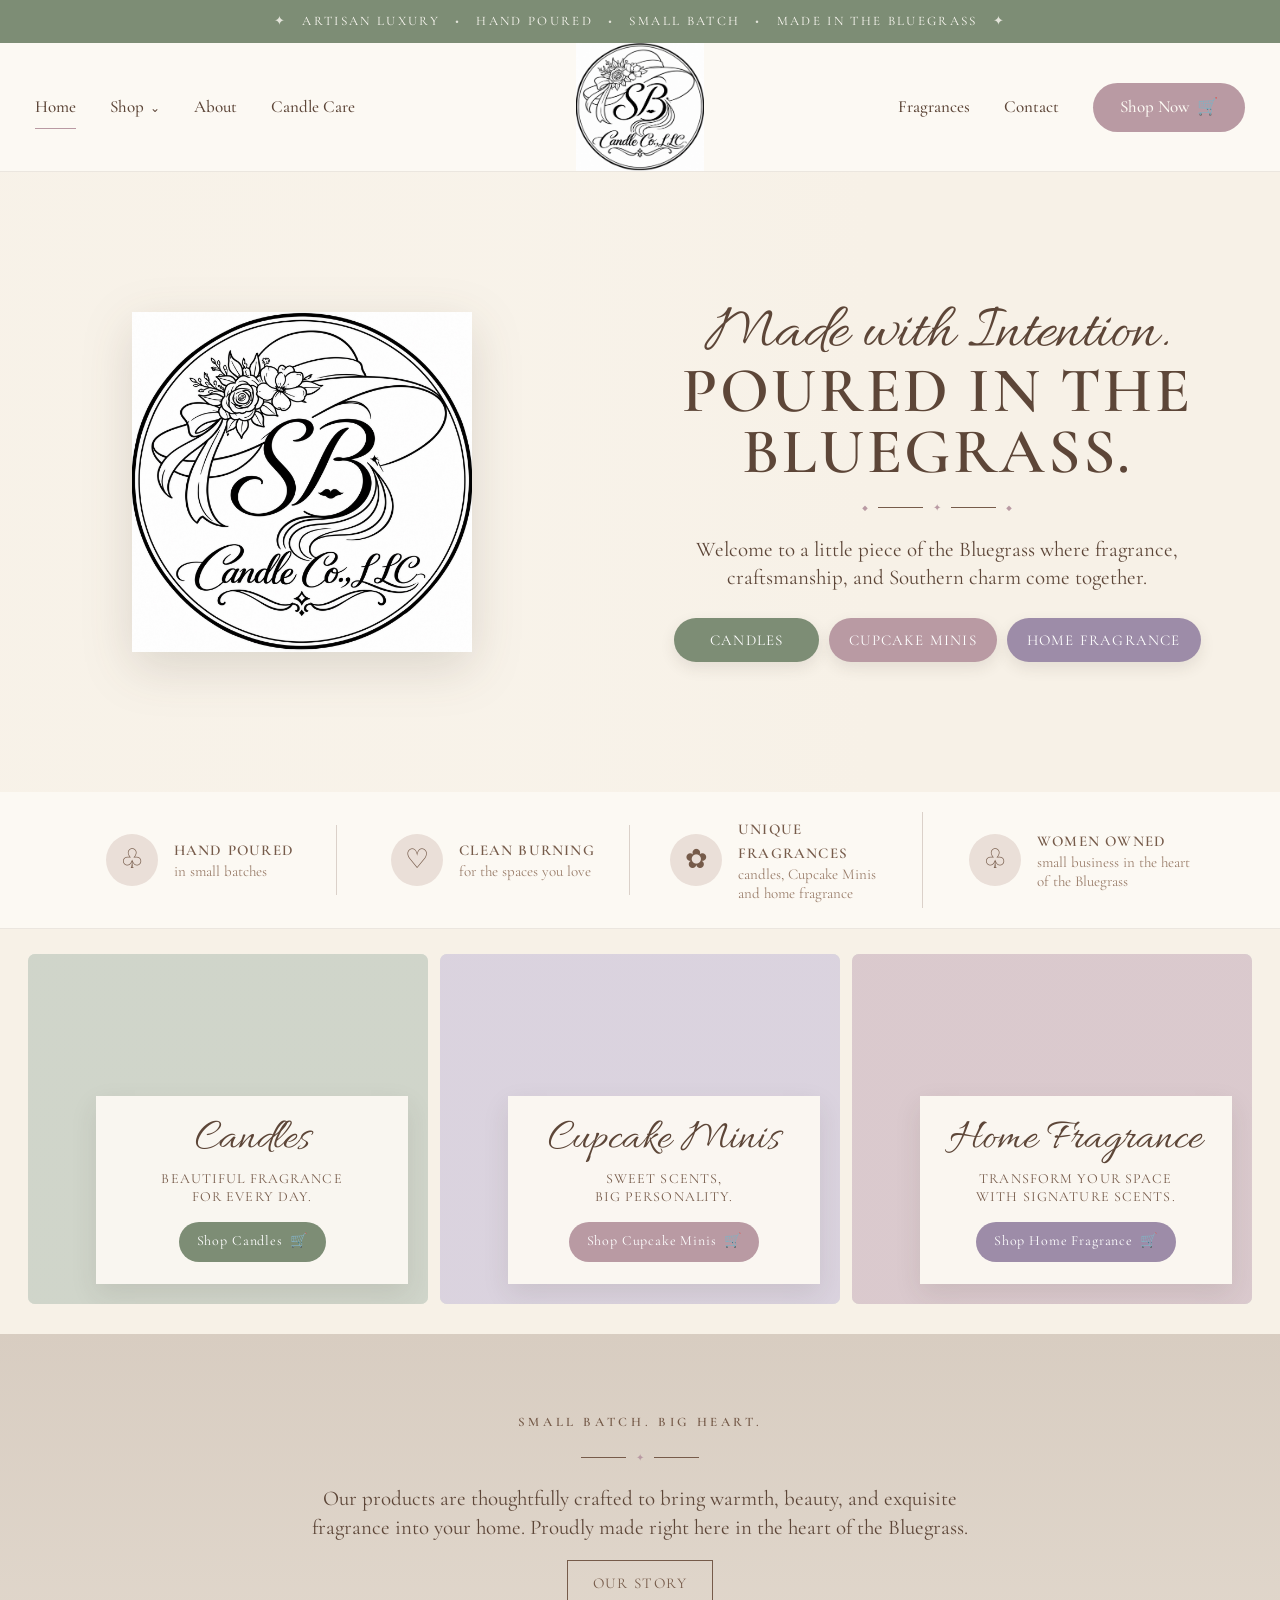
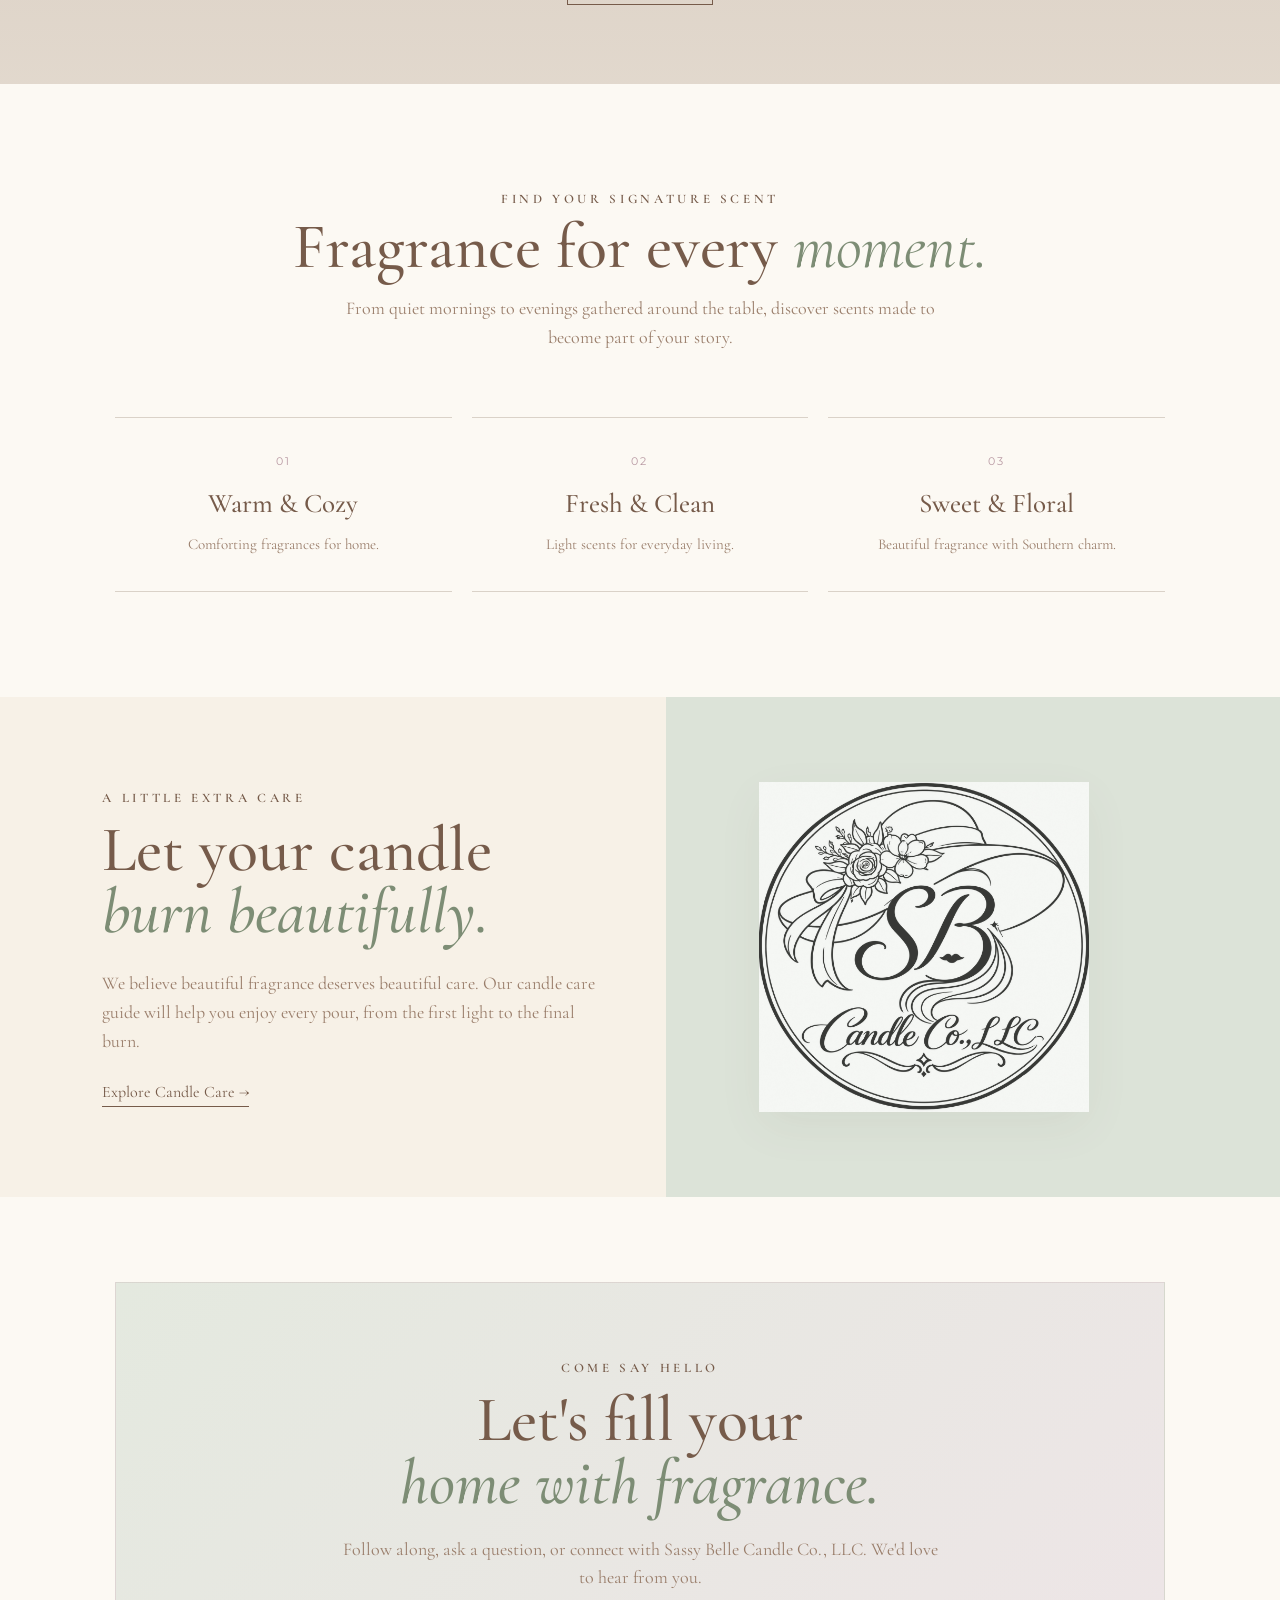
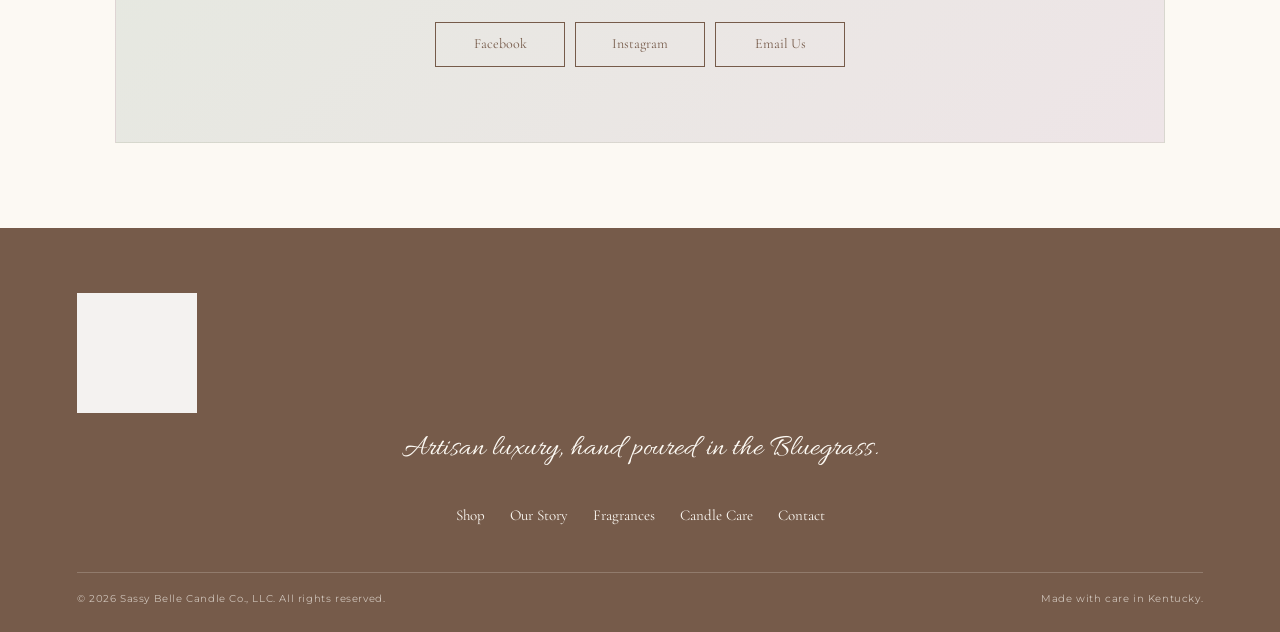
==== index.html @ f4f2e2cc "Update index.html" ====
<!DOCTYPE html>
<html lang="en">
<head>

  <meta charset="UTF-8">

  <meta
    name="viewport"
    content="width=device-width, initial-scale=1.0"
  >

  <meta
    name="description"
    content="Sassy Belle Candle Co., LLC creates artisan luxury candles, Cupcake Minis, wax melts, and home fragrances, hand poured in small batches in the heart of the Bluegrass."
  >

  <meta
    name="theme-color"
    content="#a8b5a0"
  >

  <title>
    Sassy Belle Candle Co., LLC | Poured in the Bluegrass
  </title>

  <link
    rel="preconnect"
    href="https://fonts.googleapis.com"
  >

  <link
    rel="preconnect"
    href="https://fonts.gstatic.com"
    crossorigin
  >

  <link
    href="https://fonts.googleapis.com/css2?family=Allura&family=Cormorant+Garamond:wght@400;500;600;700&family=Montserrat:wght@400;500;600&display=swap"
    rel="stylesheet"
  >

  <link
    rel="stylesheet"
    href="styles.css"
  >

</head>


<body>


  <!-- =========================================
       TOP ANNOUNCEMENT
  ========================================== -->

  <div class="announcement-bar">

    <span>✦</span>

    ARTISAN LUXURY

    <span>•</span>

    HAND POURED

    <span>•</span>

    SMALL BATCH

    <span>•</span>

    MADE IN THE BLUEGRASS

    <span>✦</span>

  </div>



  <!-- =========================================
       NAVIGATION
  ========================================== -->

  <header class="site-header">

    <nav class="navbar">


      <button
        class="mobile-menu"
        aria-label="Open menu"
        aria-expanded="false"
      >

        <span></span>
        <span></span>
        <span></span>

      </button>



      <div class="nav-left">

        <a
          href="index.html"
          class="active"
        >
          Home
        </a>


        <a href="#shop">
          Shop <small>⌄</small>
        </a>


        <a href="#about">
          About
        </a>


        <a href="#care">
          Candle Care
        </a>

      </div>



      <!-- CENTER LOGO -->

      <a
        href="index.html"
        class="main-logo"
        aria-label="Sassy Belle Candle Co., LLC Home"
      >

        <img
          src="assets/6EBD7E61-D381-4170-96AF-A1E60A6B6A3A.jpeg"
          alt="Sassy Belle Candle Co., LLC"
        >

      </a>



      <div class="nav-right">

        <a href="#fragrances">
          Fragrances
        </a>


        <a href="#contact">
          Contact
        </a>


        <a
          href="#shop"
          class="shop-button"
        >

          Shop Now

          <span>🛒</span>

        </a>

      </div>

    </nav>

  </header>



  <main>


    <!-- =========================================
         HERO
    ========================================== -->

    <section class="hero">

      <div class="hero-photo"></div>

      <div class="hero-overlay"></div>


      <div class="hero-content">


        <div class="hero-logo">

          <img
            src="assets/6EBD7E61-D381-4170-96AF-A1E60A6B6A3A.jpeg"
            alt="Sassy Belle Candle Co., LLC logo"
          >

        </div>



        <div class="hero-copy">


          <p class="script-heading">
            Made with Intention.
          </p>


          <h1>
            Poured in the Bluegrass.
          </h1>



          <div class="little-divider">

            <span>◆</span>

            <i></i>

            <span>✦</span>

            <i></i>

            <span>◆</span>

          </div>



          <p>
            Welcome to a little piece of the Bluegrass where
            fragrance, craftsmanship, and Southern charm
            come together.
          </p>



          <div class="hero-buttons">


            <a
              href="#candles"
              class="category-button sage"
            >
              Candles
            </a>


            <a
              href="#cupcake-minis"
              class="category-button mauve"
            >
              Cupcake Minis
            </a>


            <a
              href="#fragrances"
              class="category-button lavender"
            >
              Home Fragrance
            </a>


          </div>

        </div>

      </div>

    </section>



    <!-- =========================================
         BRAND PROMISES
    ========================================== -->

    <section class="promises">


      <div class="promise">

        <div class="promise-icon">
          ♧
        </div>

        <div>

          <strong>
            HAND POURED
          </strong>

          <span>
            in small batches
          </span>

        </div>

      </div>



      <div class="promise">

        <div class="promise-icon">
          ♡
        </div>

        <div>

          <strong>
            CLEAN BURNING
          </strong>

          <span>
            for the spaces you love
          </span>

        </div>

      </div>



      <div class="promise">

        <div class="promise-icon">
          ✿
        </div>

        <div>

          <strong>
            UNIQUE FRAGRANCES
          </strong>

          <span>
            candles, Cupcake Minis
            <br>
            and home fragrance
          </span>

        </div>

      </div>



      <div class="promise">

        <div class="promise-icon">
          ♧
        </div>

        <div>

          <strong>
            WOMEN OWNED
          </strong>

          <span>
            small business in the heart
            <br>
            of the Bluegrass
          </span>

        </div>

      </div>


    </section>



    <!-- =========================================
         SHOP CATEGORIES
    ========================================== -->

    <section
      class="shop-categories"
      id="shop"
    >


      <!-- CANDLES -->

      <a
        href="#candles"
        class="category-card candles-card"
        id="candles"
      >

        <div class="category-image candle-image"></div>


        <div class="category-content">

          <span class="category-script">
            Candles
          </span>


          <p>
            BEAUTIFUL FRAGRANCE
            <br>
            FOR EVERY DAY.
          </p>


          <span class="category-shop-button">

            Shop Candles

            <b>🛒</b>

          </span>

        </div>

      </a>



      <!-- CUPCAKE MINIS -->

      <a
        href="#cupcake-minis"
        class="category-card minis-card"
        id="cupcake-minis"
      >

        <div class="category-image minis-image"></div>


        <div class="category-content">

          <span class="category-script">
            Cupcake Minis
          </span>


          <p>
            SWEET SCENTS,
            <br>
            BIG PERSONALITY.
          </p>


          <span class="category-shop-button">

            Shop Cupcake Minis

            <b>🛒</b>

          </span>

        </div>

      </a>



      <!-- HOME FRAGRANCE -->

      <a
        href="#fragrances"
        class="category-card fragrance-card"
        id="fragrances"
      >

        <div class="category-image fragrance-image"></div>


        <div class="category-content">

          <span class="category-script">
            Home Fragrance
          </span>


          <p>
            TRANSFORM YOUR SPACE
            <br>
            WITH SIGNATURE SCENTS.
          </p>


          <span class="category-shop-button">

            Shop Home Fragrance

            <b>🛒</b>

          </span>

        </div>

      </a>


    </section>



    <!-- =========================================
         BLUEGRASS STORY
    ========================================== -->

    <section
      class="bluegrass-story"
      id="about"
    >

      <div class="bluegrass-background"></div>


      <div class="bluegrass-content">

        <p class="section-kicker">
          SMALL BATCH. BIG HEART.
        </p>


        <div class="little-divider">

          <i></i>

          <span>✦</span>

          <i></i>

        </div>


        <p>
          Our products are thoughtfully crafted to bring
          warmth, beauty, and exquisite fragrance into your
          home. Proudly made right here in the heart of
          the Bluegrass.
        </p>


        <a
          href="#contact"
          class="outline-button"
        >
          Our Story
        </a>

      </div>

    </section>



    <!-- =========================================
         FRAGRANCE SECTION
    ========================================== -->

    <section
      class="fragrance-section"
      id="fragrances"
    >


      <div class="section-heading">

        <p class="section-kicker">
          FIND YOUR SIGNATURE SCENT
        </p>


        <h2>

          Fragrance for every

          <em>
            moment.
          </em>

        </h2>


        <p>
          From quiet mornings to evenings gathered around
          the table, discover scents made to become part
          of your story.
        </p>

      </div>



      <div class="fragrance-notes">


        <div>

          <span>
            01
          </span>

          <strong>
            Warm &amp; Cozy
          </strong>

          <p>
            Comforting fragrances for home.
          </p>

        </div>



        <div>

          <span>
            02
          </span>

          <strong>
            Fresh &amp; Clean
          </strong>

          <p>
            Light scents for everyday living.
          </p>

        </div>



        <div>

          <span>
            03
          </span>

          <strong>
            Sweet &amp; Floral
          </strong>

          <p>
            Beautiful fragrance with Southern charm.
          </p>

        </div>


      </div>

    </section>



    <!-- =========================================
         CANDLE CARE
    ========================================== -->

    <section
      class="candle-care"
      id="care"
    >


      <div class="care-content">

        <p class="section-kicker">
          A LITTLE EXTRA CARE
        </p>


        <h2>

          Let your candle

          <em>
            burn beautifully.
          </em>

        </h2>


        <p>
          We believe beautiful fragrance deserves beautiful
          care. Our candle care guide will help you enjoy
          every pour, from the first light to the final burn.
        </p>


        <a
          href="#contact"
          class="text-link"
        >
          Explore Candle Care →
        </a>

      </div>



      <div class="care-mark">

        <img
          src="assets/6EBD7E61-D381-4170-96AF-A1E60A6B6A3A.jpeg"
          alt=""
        >

      </div>


    </section>



    <!-- =========================================
         CONTACT
    ========================================== -->

    <section
      class="contact-section"
      id="contact"
    >

      <div class="contact-card">

        <p class="section-kicker">
          COME SAY HELLO
        </p>


        <h2>

          Let's fill your

          <em>
            home with fragrance.
          </em>

        </h2>


        <p>
          Follow along, ask a question, or connect with
          Sassy Belle Candle Co., LLC. We'd love to hear
          from you.
        </p>


        <div class="contact-buttons">

          <!-- Replace these links with the company's actual links -->

          <a href="#">
            Facebook
          </a>


          <a href="#">
            Instagram
          </a>


          <a href="mailto:hello@example.com">
            Email Us
          </a>

        </div>

      </div>

    </section>


  </main>



  <!-- =========================================
       FOOTER
  ========================================== -->

  <footer class="site-footer">


    <div class="footer-logo">

      <img
        src="assets/6EBD7E61-D381-4170-96AF-A1E60A6B6A3A.jpeg"
        alt="Sassy Belle Candle Co., LLC"
      >

    </div>


    <p class="footer-script">
      Artisan luxury, hand poured in the Bluegrass.
    </p>


    <div class="footer-navigation">

      <a href="#shop">
        Shop
      </a>


      <a href="#about">
        Our Story
      </a>


      <a href="#fragrances">
        Fragrances
      </a>


      <a href="#care">
        Candle Care
      </a>


      <a href="#contact">
        Contact
      </a>

    </div>


    <div class="footer-bottom">

      <span>
        © 2026 Sassy Belle Candle Co., LLC. All rights reserved.
      </span>


      <span>
        Made with care in Kentucky.
      </span>

    </div>


  </footer>



  <!-- =========================================
       MOBILE NAVIGATION
  ========================================== -->

  <script>

    const menuButton =
      document.querySelector(".mobile-menu");

    const navLeft =
      document.querySelector(".nav-left");

    const navRight =
      document.querySelector(".nav-right");


    menuButton.addEventListener(
      "click",
      function () {

        const isOpen =
          menuButton.getAttribute(
            "aria-expanded"
          ) === "true";


        menuButton.setAttribute(
          "aria-expanded",
          String(!isOpen)
        );


        navLeft.classList.toggle(
          "mobile-open"
        );


        navRight.classList.toggle(
          "mobile-open"
        );

      }
    );

  </script>


</body>
</html>
---- styles.css ----
/* =========================================================
   SASSY BELLE CANDLE CO., LLC
   MAIN WEBSITE STYLESHEET
   Southern Bluegrass • Artisan Luxury
========================================================= */


/* =========================================================
   BRAND COLORS & FONTS
========================================================= */

:root {

  --sage: #a8b5a0;
  --sage-dark: #7d8d75;
  --sage-light: #dce3d8;

  --lavender: #c8bdd0;
  --lavender-dark: #9d8ca8;
  --lavender-light: #e4ddea;

  --mauve: #b99aa3;
  --mauve-light: #e4d3d8;

  --brown: #765b4a;
  --brown-dark: #5d4638;
  --brown-light: #9a7e6b;

  --cream: #f7f1e7;
  --ivory: #fcf9f3;
  --white: #ffffff;

  --charcoal: #302d2a;

  --serif: "Cormorant Garamond", Georgia, serif;
  --sans: "Montserrat", Arial, sans-serif;
  --script: "Allura", "Brush Script MT", cursive;

}


/* =========================================================
   RESET
========================================================= */

* {
  margin: 0;
  padding: 0;
  box-sizing: border-box;
}

html {
  scroll-behavior: smooth;
}

body {
  margin: 0;

  background: var(--cream);
  color: var(--charcoal);

  font-family: var(--sans);
  line-height: 1.6;

  overflow-x: hidden;
}

img {
  display: block;
  max-width: 100%;
  height: auto;
}

a {
  color: inherit;
  text-decoration: none;
}

button {
  font-family: inherit;
}

::selection {
  background: var(--mauve);
  color: var(--white);
}


/* =========================================================
   ANNOUNCEMENT BAR
========================================================= */

.announcement-bar {

  min-height: 43px;

  padding: 10px 20px;

  display: flex;
  align-items: center;
  justify-content: center;

  gap: 15px;

  background: var(--sage-dark);
  color: var(--ivory);

  font-family: var(--serif);
  font-size: 13px;

  letter-spacing: .18em;
  text-align: center;
  text-transform: uppercase;
}

.announcement-bar span {
  color: var(--ivory);
  opacity: .8;
}


/* =========================================================
   HEADER
========================================================= */

.site-header {

  position: relative;
  z-index: 100;

  background: rgba(252, 249, 243, .98);

  border-bottom:
    1px solid rgba(118, 91, 74, .12);
}

.navbar {

  width: min(1400px, calc(100% - 70px));

  min-height: 108px;

  margin: auto;

  display: grid;

  grid-template-columns:
    1fr auto 1fr;

  align-items: center;

  gap: 35px;
}


/* =========================================================
   NAVIGATION
========================================================= */

.nav-left,
.nav-right {

  display: flex;
  align-items: center;

  gap: 34px;
}

.nav-right {
  justify-content: flex-end;
}

.nav-left a,
.nav-right a {

  position: relative;

  color: var(--brown-dark);

  font-family: var(--serif);
  font-size: 17px;
  font-weight: 500;

  white-space: nowrap;

  transition: color .25s ease;
}

.nav-left a:hover,
.nav-right a:hover {
  color: var(--mauve);
}


/* Navigation underline */

.nav-left a::after,
.nav-right a:not(.shop-button)::after {

  content: "";

  position: absolute;

  left: 0;
  bottom: -8px;

  width: 0;
  height: 1px;

  background: var(--mauve);

  transition: width .25s ease;
}

.nav-left a:hover::after,
.nav-right a:not(.shop-button):hover::after,
.nav-left a.active::after {

  width: 100%;
}

.nav-left small {
  font-size: 12px;
  margin-left: 2px;
}


/* =========================================================
   CENTER LOGO
========================================================= */

.main-logo {

  width: 128px;
  height: 128px;

  display: flex;
  align-items: center;
  justify-content: center;

  position: relative;
  z-index: 10;
}

.main-logo img {

  width: 128px;
  height: 128px;

  object-fit: contain;
}


/* =========================================================
   SHOP BUTTON
========================================================= */

.shop-button {

  min-height: 49px;

  padding: 0 27px;

  display: inline-flex;

  align-items: center;
  justify-content: center;

  gap: 8px;

  border-radius: 30px;

  background: var(--mauve);

  color: var(--ivory) !important;

  font-family: var(--serif) !important;
  font-size: 17px !important;

  transition:
    background .25s ease,
    transform .25s ease;
}

.shop-button:hover {

  background: var(--brown);

  transform: translateY(-2px);
}

.shop-button::after {
  display: none !important;
}


/* =========================================================
   MOBILE MENU
========================================================= */

.mobile-menu {

  display: none;

  width: 45px;
  height: 45px;

  padding: 0;

  border:
    1px solid rgba(118, 91, 74, .2);

  background: transparent;

  cursor: pointer;
}

.mobile-menu span {

  display: block;

  width: 22px;
  height: 1px;

  margin: 5px auto;

  background: var(--brown);

  transition: .25s ease;
}


/* =========================================================
   HERO
========================================================= */

.hero {

  position: relative;

  min-height: 620px;

  display: flex;
  align-items: stretch;

  overflow: hidden;

  background: var(--cream);
}


/* Hero photograph */

.hero-photo {

  position: absolute;

  inset: 0;

  background-image:
    url("assets/hero-candle.jpg");

  background-position: center;
  background-size: cover;

  transform: scale(1.01);
}


/* Hero overlay */

.hero-overlay {

  position: absolute;

  inset: 0;

  background:

    linear-gradient(
      90deg,

      rgba(252, 249, 243, .10) 0%,

      rgba(252, 249, 243, .20) 40%,

      rgba(247, 241, 231, .82) 68%,

      rgba(247, 241, 231, .96) 100%
    );
}


/* Hero content */

.hero-content {

  position: relative;
  z-index: 2;

  width: min(
    1400px,
    calc(100% - 70px)
  );

  margin: auto;

  display: grid;

  grid-template-columns:
    1fr 1.15fr;

  align-items: center;

  gap: 60px;

  padding: 55px 0;
}


/* Hero logo */

.hero-logo {

  display: flex;

  align-items: center;
  justify-content: center;
}

.hero-logo img {

  width: min(340px, 75%);

  filter:
    drop-shadow(
      0 15px 25px
      rgba(60, 45, 35, .15)
    );
}


/* Hero copy */

.hero-copy {

  max-width: 650px;

  text-align: center;
}

.script-heading {

  margin-bottom: -5px;

  color: var(--brown-dark);

  font-family: var(--script);

  font-size:
    clamp(45px, 5vw, 75px);

  line-height: 1;
}

.hero h1 {

  color: var(--brown-dark);

  font-family: var(--serif);

  font-size:
    clamp(45px, 5vw, 70px);

  font-weight: 600;

  line-height: .95;

  text-transform: uppercase;

  letter-spacing: .04em;
}

.hero-copy > p:not(.script-heading) {

  max-width: 560px;

  margin: 20px auto;

  color: var(--brown-dark);

  font-family: var(--serif);

  font-size: 21px;

  line-height: 1.35;
}


/* =========================================================
   DECORATIVE DIVIDER
========================================================= */

.little-divider {

  display: flex;

  align-items: center;
  justify-content: center;

  gap: 10px;

  margin: 17px auto;
}

.little-divider i {

  display: block;

  width: 45px;
  height: 1px;

  background: var(--brown);
}

.little-divider span {

  color: var(--mauve);

  font-size: 10px;
}


/* =========================================================
   HERO BUTTONS
========================================================= */

.hero-buttons {

  display: flex;

  justify-content: center;

  flex-wrap: wrap;

  gap: 10px;

  margin-top: 25px;
}

.category-button {

  min-width: 145px;
  min-height: 44px;

  padding: 9px 20px;

  display: inline-flex;

  align-items: center;
  justify-content: center;

  border-radius: 30px;

  color: var(--white);

  font-family: var(--serif);

  font-size: 15px;

  letter-spacing: .08em;

  text-transform: uppercase;

  box-shadow:
    0 6px 15px
    rgba(60, 45, 35, .10);

  transition:
    transform .25s ease,
    box-shadow .25s ease;
}

.category-button:hover {

  transform: translateY(-3px);

  box-shadow:
    0 10px 20px
    rgba(60, 45, 35, .15);
}

.category-button.sage {
  background: var(--sage-dark);
}

.category-button.mauve {
  background: var(--mauve);
}

.category-button.lavender {
  background: var(--lavender-dark);
}


/* =========================================================
   BRAND PROMISES
========================================================= */

.promises {

  min-height: 125px;

  padding: 20px 5vw;

  display: grid;

  grid-template-columns:
    repeat(4, 1fr);

  align-items: center;

  gap: 20px;

  background: var(--ivory);

  border-bottom:
    1px solid rgba(118, 91, 74, .12);
}

.promise {

  min-height: 70px;

  display: flex;

  align-items: center;
  justify-content: center;

  gap: 16px;

  padding: 5px 20px;

  border-right:
    1px solid rgba(118, 91, 74, .25);
}

.promise:last-child {
  border-right: 0;
}

.promise-icon {

  width: 52px;
  height: 52px;

  flex-shrink: 0;

  display: flex;

  align-items: center;
  justify-content: center;

  border-radius: 50%;

  background: #eadfd8;

  color: var(--brown);

  font-family: var(--serif);

  font-size: 27px;
}

.promise strong {

  display: block;

  color: var(--brown);

  font-family: var(--serif);

  font-size: 15px;

  font-weight: 600;

  letter-spacing: .08em;
}

.promise span {

  display: block;

  color: var(--brown-light);

  font-family: var(--serif);

  font-size: 15px;

  line-height: 1.25;
}


/* =========================================================
   SHOP CATEGORIES
========================================================= */

.shop-categories {

  padding:
    25px 2.2vw 30px;

  display: grid;

  grid-template-columns:
    repeat(3, 1fr);

  gap: 12px;

  background: var(--cream);
}

.category-card {

  position: relative;

  min-height: 350px;

  overflow: hidden;

  border-radius: 7px;

  background: var(--sage-light);

  transition:
    transform .35s ease;
}

.category-card:hover {
  transform: translateY(-5px);
}

.category-image {

  position: absolute;

  inset: 0;

  background-position: center;
  background-size: cover;

  transition:
    transform .5s ease;
}

.category-card:hover
.category-image {

  transform: scale(1.04);
}


/* =========================================================
   PRODUCT IMAGES
========================================================= */

.candle-image {

  background:

    linear-gradient(
      rgba(65, 48, 38, .08),
      rgba(65, 48, 38, .08)
    ),

    url("assets/candles.jpg")
    center / cover,

    var(--sage-light);
}


.minis-image {

  background:

    linear-gradient(
      rgba(65, 48, 38, .06),
      rgba(65, 48, 38, .06)
    ),

    url("assets/cupcake-minis.jpg")
    center / cover,

    var(--lavender-light);
}


.fragrance-image {

  background:

    linear-gradient(
      rgba(65, 48, 38, .06),
      rgba(65, 48, 38, .06)
    ),

    url("assets/home-fragrance.jpg")
    center / cover,

    var(--mauve-light);
}


/* =========================================================
   CATEGORY CONTENT
========================================================= */

.category-content {

  position: absolute;

  z-index: 2;

  right: 20px;
  bottom: 20px;

  width:
    min(78%, 350px);

  padding: 22px 25px;

  background:
    rgba(252, 249, 243, .94);

  text-align: center;

  box-shadow:
    0 10px 25px
    rgba(60, 45, 35, .10);
}

.category-script {

  display: block;

  color: var(--brown-dark);

  font-family: var(--script);

  font-size: 44px;

  line-height: 1;
}

.category-content p {

  margin: 8px 0 15px;

  color: var(--brown);

  font-family: var(--serif);

  font-size: 14px;

  line-height: 1.3;

  letter-spacing: .08em;
}

.category-shop-button {

  min-height: 40px;

  padding: 8px 18px;

  display: inline-flex;

  align-items: center;
  justify-content: center;

  gap: 7px;

  border-radius: 30px;

  background: var(--sage-dark);

  color: var(--white);

  font-family: var(--serif);

  font-size: 14px;

  letter-spacing: .06em;
}

.minis-card
.category-shop-button {

  background: var(--mauve);
}

.fragrance-card
.category-shop-button {

  background: var(--lavender-dark);
}


/* =========================================================
   BLUEGRASS STORY
========================================================= */

.bluegrass-story {

  position: relative;

  min-height: 350px;

  overflow: hidden;

  display: flex;

  align-items: center;
  justify-content: center;

  text-align: center;

  background: var(--brown);
}

.bluegrass-background {

  position: absolute;

  inset: 0;

  background:

    linear-gradient(
      rgba(247, 241, 231, .80),
      rgba(247, 241, 231, .88)
    ),

    url("assets/bluegrass.jpg")
    center / cover;

  opacity: .95;
}

.bluegrass-content {

  position: relative;

  z-index: 2;

  width:
    min(700px, calc(100% - 40px));

  padding: 70px 20px;
}

.section-kicker {

  color: var(--brown);

  font-family: var(--serif);

  font-size: 13px;

  font-weight: 600;

  letter-spacing: .28em;

  text-transform: uppercase;
}

.bluegrass-content
p:not(.section-kicker) {

  max-width: 680px;

  margin: 18px auto;

  color: var(--brown-dark);

  font-family: var(--serif);

  font-size: 21px;

  line-height: 1.4;
}


/* =========================================================
   OUTLINE BUTTON
========================================================= */

.outline-button {

  display: inline-flex;

  min-height: 45px;

  padding: 9px 25px;

  align-items: center;
  justify-content: center;

  border:
    1px solid var(--brown);

  color: var(--brown);

  font-family: var(--serif);

  font-size: 15px;

  text-transform: uppercase;

  letter-spacing: .1em;

  transition: .25s ease;
}

.outline-button:hover {

  background: var(--brown);

  color: var(--ivory);
}


/* =========================================================
   FRAGRANCE SECTION
========================================================= */

.fragrance-section {

  padding:
    105px 7vw;

  background: var(--ivory);

  text-align: center;
}

.section-heading {

  max-width: 760px;

  margin: auto;
}

.section-heading h2 {

  margin: 7px 0 15px;

  color: var(--brown);

  font-family: var(--serif);

  font-size:
    clamp(44px, 5vw, 68px);

  font-weight: 500;

  line-height: .98;
}

.section-heading h2 em {

  color: var(--sage-dark);

  font-weight: 400;
}

.section-heading > p:last-child {

  max-width: 620px;

  margin: auto;

  color: var(--brown-light);

  font-family: var(--serif);

  font-size: 18px;
}


/* Fragrance cards */

.fragrance-notes {

  max-width: 1050px;

  margin: 65px auto 0;

  display: grid;

  grid-template-columns:
    repeat(3, 1fr);

  gap: 20px;
}

.fragrance-notes > div {

  padding: 35px 25px;

  border-top:
    1px solid rgba(118, 91, 74, .25);

  border-bottom:
    1px solid rgba(118, 91, 74, .25);
}

.fragrance-notes span {

  display: block;

  margin-bottom: 12px;

  color: var(--mauve);

  font-size: 11px;

  letter-spacing: .2em;
}

.fragrance-notes strong {

  display: block;

  color: var(--brown);

  font-family: var(--serif);

  font-size: 27px;

  font-weight: 500;
}

.fragrance-notes p {

  margin-top: 7px;

  color: var(--brown-light);

  font-family: var(--serif);

  font-size: 15px;
}


/* =========================================================
   CANDLE CARE
========================================================= */

.candle-care {

  min-height: 480px;

  padding: 85px 8vw;

  display: grid;

  grid-template-columns:
    1fr 1fr;

  align-items: center;

  gap: 60px;

  background:

    linear-gradient(
      90deg,

      var(--cream) 0%,
      var(--cream) 52%,

      var(--sage-light) 52%,
      var(--sage-light) 100%
    );
}

.care-content {
  max-width: 600px;
}

.care-content h2 {

  margin: 10px 0 25px;

  color: var(--brown);

  font-family: var(--serif);

  font-size:
    clamp(45px, 5vw, 65px);

  font-weight: 500;

  line-height: .98;
}

.care-content h2 em {

  display: block;

  color: var(--sage-dark);
}

.care-content
> p:not(.section-kicker) {

  max-width: 530px;

  color: var(--brown-light);

  font-family: var(--serif);

  font-size: 18px;
}

.text-link {

  display: inline-block;

  margin-top: 25px;

  color: var(--brown);

  font-family: var(--serif);

  font-size: 16px;

  border-bottom:
    1px solid var(--brown);
}

.care-mark {

  display: flex;

  align-items: center;
  justify-content: center;
}

.care-mark img {

  width:
    min(330px, 70%);

  opacity: .75;

  filter:
    drop-shadow(
      0 15px 25px
      rgba(70, 55, 45, .08)
    );
}


/* =========================================================
   CONTACT
========================================================= */

.contact-section {

  padding: 85px 6vw;

  background: var(--ivory);
}

.contact-card {

  max-width: 1050px;

  margin: auto;

  padding: 75px 35px;

  text-align: center;

  background:

    linear-gradient(
      135deg,
      #e4e9df,
      #eee5e7
    );

  border:
    1px solid rgba(118, 91, 74, .12);
}

.contact-card h2 {

  margin: 10px auto 20px;

  max-width: 700px;

  color: var(--brown);

  font-family: var(--serif);

  font-size:
    clamp(45px, 5vw, 67px);

  font-weight: 500;

  line-height: .98;
}

.contact-card h2 em {

  display: block;

  color: var(--sage-dark);
}

.contact-card
> p:not(.section-kicker) {

  max-width: 600px;

  margin: auto;

  color: var(--brown-light);

  font-family: var(--serif);

  font-size: 18px;
}


/* Contact buttons */

.contact-buttons {

  margin-top: 30px;

  display: flex;

  justify-content: center;

  flex-wrap: wrap;

  gap: 10px;
}

.contact-buttons a {

  min-width: 130px;

  padding: 10px 20px;

  border:
    1px solid var(--brown);

  color: var(--brown);

  font-family: var(--serif);

  font-size: 14px;

  transition: .25s ease;
}

.contact-buttons a:hover {

  background: var(--brown);

  color: var(--ivory);
}


/* =========================================================
   FOOTER
========================================================= */

.site-footer {

  padding:
    65px 6vw 25px;

  background: var(--brown);

  color: var(--ivory);

  text-align: center;
}

.footer-logo img {

  width: 120px;

  filter:
    brightness(0)
    invert(1);

  opacity: .92;
}

.footer-script {

  margin: 12px 0 30px;

  color: var(--ivory);

  font-family: var(--script);

  font-size: 30px;
}

.footer-navigation {

  display: flex;

  align-items: center;
  justify-content: center;

  flex-wrap: wrap;

  gap: 25px;
}

.footer-navigation a {

  color: var(--ivory);

  font-family: var(--serif);

  font-size: 15px;

  transition: color .25s ease;
}

.footer-navigation a:hover {
  color: var(--mauve-light);
}

.footer-bottom {

  max-width: 1200px;

  margin: 45px auto 0;

  padding-top: 18px;

  display: flex;

  justify-content: space-between;

  gap: 20px;

  border-top:
    1px solid rgba(252, 249, 243, .2);

  color:
    rgba(252, 249, 243, .65);

  font-size: 10px;

  letter-spacing: .06em;
}


/* =========================================================
   TABLET
========================================================= */

@media (max-width: 1050px) {

  .navbar {

    width:
      calc(100% - 35px);

    gap: 20px;
  }

  .nav-left,
  .nav-right {
    gap: 18px;
  }

  .nav-left a,
  .nav-right a {
    font-size: 15px;
  }

  .main-logo,
  .main-logo img {

    width: 105px;
    height: 105px;
  }

  .hero-content {

    width:
      calc(100% - 40px);
  }

  .promises {

    grid-template-columns:
      repeat(2, 1fr);
  }

  .promise:nth-child(2) {
    border-right: 0;
  }

  .promise:nth-child(-n + 2) {

    border-bottom:
      1px solid rgba(118, 91, 74, .15);

    padding-bottom: 15px;
  }

}


/* =========================================================
   MOBILE NAVIGATION
========================================================= */

@media (max-width: 850px) {

  .announcement-bar {

    font-size: 9px;

    letter-spacing: .12em;

    gap: 7px;
  }


  .navbar {

    min-height: 82px;

    display: flex;

    justify-content: space-between;

    position: relative;
  }


  .mobile-menu {
    display: block;
  }


  .main-logo,
  .main-logo img {

    width: 82px;
    height: 82px;
  }


  .nav-left,
  .nav-right {

    display: none;

    position: absolute;

    left: 0;
    right: 0;

    width: 100%;

    padding:
      15px 25px;

    flex-direction: column;

    align-items: stretch;

    gap: 0;

    background: var(--ivory);

    box-shadow:
      0 12px 25px
      rgba(60, 45, 35, .10);
  }


  .nav-left {
    top: 82px;
  }


  .nav-right {
    top: 297px;
  }


  .nav-left.mobile-open,
  .nav-right.mobile-open {
    display: flex;
  }


  .nav-left a,
  .nav-right a {

    padding: 13px 5px;

    border-bottom:
      1px solid rgba(118, 91, 74, .12);

    font-size: 17px;
  }


  .nav-left a::after,
  .nav-right a::after {
    display: none;
  }


  .shop-button {
    margin-top: 10px;
  }


  /* HERO */

  .hero {
    min-height: 680px;
  }


  .hero-photo {

    background-position:
      35% center;
  }


  .hero-overlay {

    background:

      linear-gradient(
        90deg,

        rgba(247, 241, 231, .75),

        rgba(247, 241, 231, .92)
      );
  }


  .hero-content {

    grid-template-columns: 1fr;

    gap: 5px;

    padding: 45px 0;
  }


  .hero-logo img {
    width: 180px;
  }


  .hero-copy {
    margin: auto;
  }


  .hero h1 {
    font-size: 48px;
  }


  .script-heading {
    font-size: 53px;
  }


  .hero-copy
  > p:not(.script-heading) {

    font-size: 18px;
  }


  /* PROMISES */

  .promises {

    grid-template-columns:
      1fr 1fr;

    padding: 20px;
  }


  .promise {
    padding: 10px;
  }


  /* CATEGORY CARDS */

  .shop-categories {

    grid-template-columns: 1fr;

    padding: 15px;
  }


  .category-card {
    min-height: 390px;
  }


  /* FRAGRANCE */

  .fragrance-notes {

    grid-template-columns: 1fr;

    max-width: 500px;

    margin-top: 40px;
  }


  /* CANDLE CARE */

  .candle-care {

    grid-template-columns: 1fr;

    padding: 80px 8vw;

    text-align: center;

    background: var(--cream);
  }


  .care-content {
    margin: auto;
  }


  .care-content
  > p:not(.section-kicker) {

    margin: auto;
  }


  .care-mark {
    display: none;
  }


  /* FOOTER */

  .footer-bottom {

    flex-direction: column;

    text-align: center;
  }

}


/* =========================================================
   SMALL PHONES
========================================================= */

@media (max-width: 550px) {

  .announcement-bar {

    min-height: 38px;

    padding: 8px 10px;

    font-size: 7px;

    letter-spacing: .1em;
  }


  .navbar {

    width:
      calc(100% - 25px);
  }


  .main-logo,
  .main-logo img {

    width: 72px;
    height: 72px;
  }


  .nav-left {
    top: 82px;
  }


  .nav-right {
    top: 310px;
  }


  /* HERO */

  .hero {
    min-height: 690px;
  }


  .hero-content {

    width:
      calc(100% - 30px);

    padding: 35px 0;
  }


  .hero-logo img {
    width: 155px;
  }


  .script-heading {
    font-size: 48px;
  }


  .hero h1 {
    font-size: 40px;
  }


  .hero-copy
  > p:not(.script-heading) {

    font-size: 17px;
  }


  .hero-buttons {
    gap: 7px;
  }


  .category-button {

    min-width: 125px;

    padding: 8px 13px;

    font-size: 12px;
  }


  /* PROMISES */

  .promises {

    grid-template-columns: 1fr;

    gap: 0;

    padding: 10px 20px;
  }


  .promise {

    justify-content: flex-start;

    border-right: 0 !important;

    border-bottom:
      1px solid rgba(118, 91, 74, .15);

    padding: 17px 5px;
  }


  .promise:last-child {
    border-bottom: 0;
  }


  .promise-icon {

    width: 45px;
    height: 45px;

    font-size: 23px;
  }


  /* CATEGORY CARDS */

  .category-card {
    min-height: 340px;
  }


  .category-content {

    right: 12px;
    bottom: 12px;

    width:
      calc(100% - 24px);

    padding: 20px 15px;
  }


  .category-script {
    font-size: 39px;
  }


  /* BLUEGRASS */

  .bluegrass-story {
    min-height: 390px;
  }


  .bluegrass-content {
    padding: 55px 10px;
  }


  .bluegrass-content
  p:not(.section-kicker) {

    font-size: 18px;
  }


  /* FRAGRANCE */

  .fragrance-section {

    padding: 75px 25px;
  }


  .section-heading h2 {
    font-size: 47px;
  }


  .section-heading
  > p:last-child {

    font-size: 17px;
  }


  /* CANDLE CARE */

  .candle-care {

    padding: 75px 25px;
  }


  .care-content h2 {
    font-size: 48px;
  }


  /* CONTACT */

  .contact-section {

    padding: 60px 15px;
  }


  .contact-card {

    padding: 55px 20px;
  }


  .contact-card h2 {
    font-size: 48px;
  }


  /* FOOTER */

  .footer-navigation {

    gap: 15px;

    flex-direction: column;
  }


  .footer-bottom {
    font-size: 9px;
  }

}
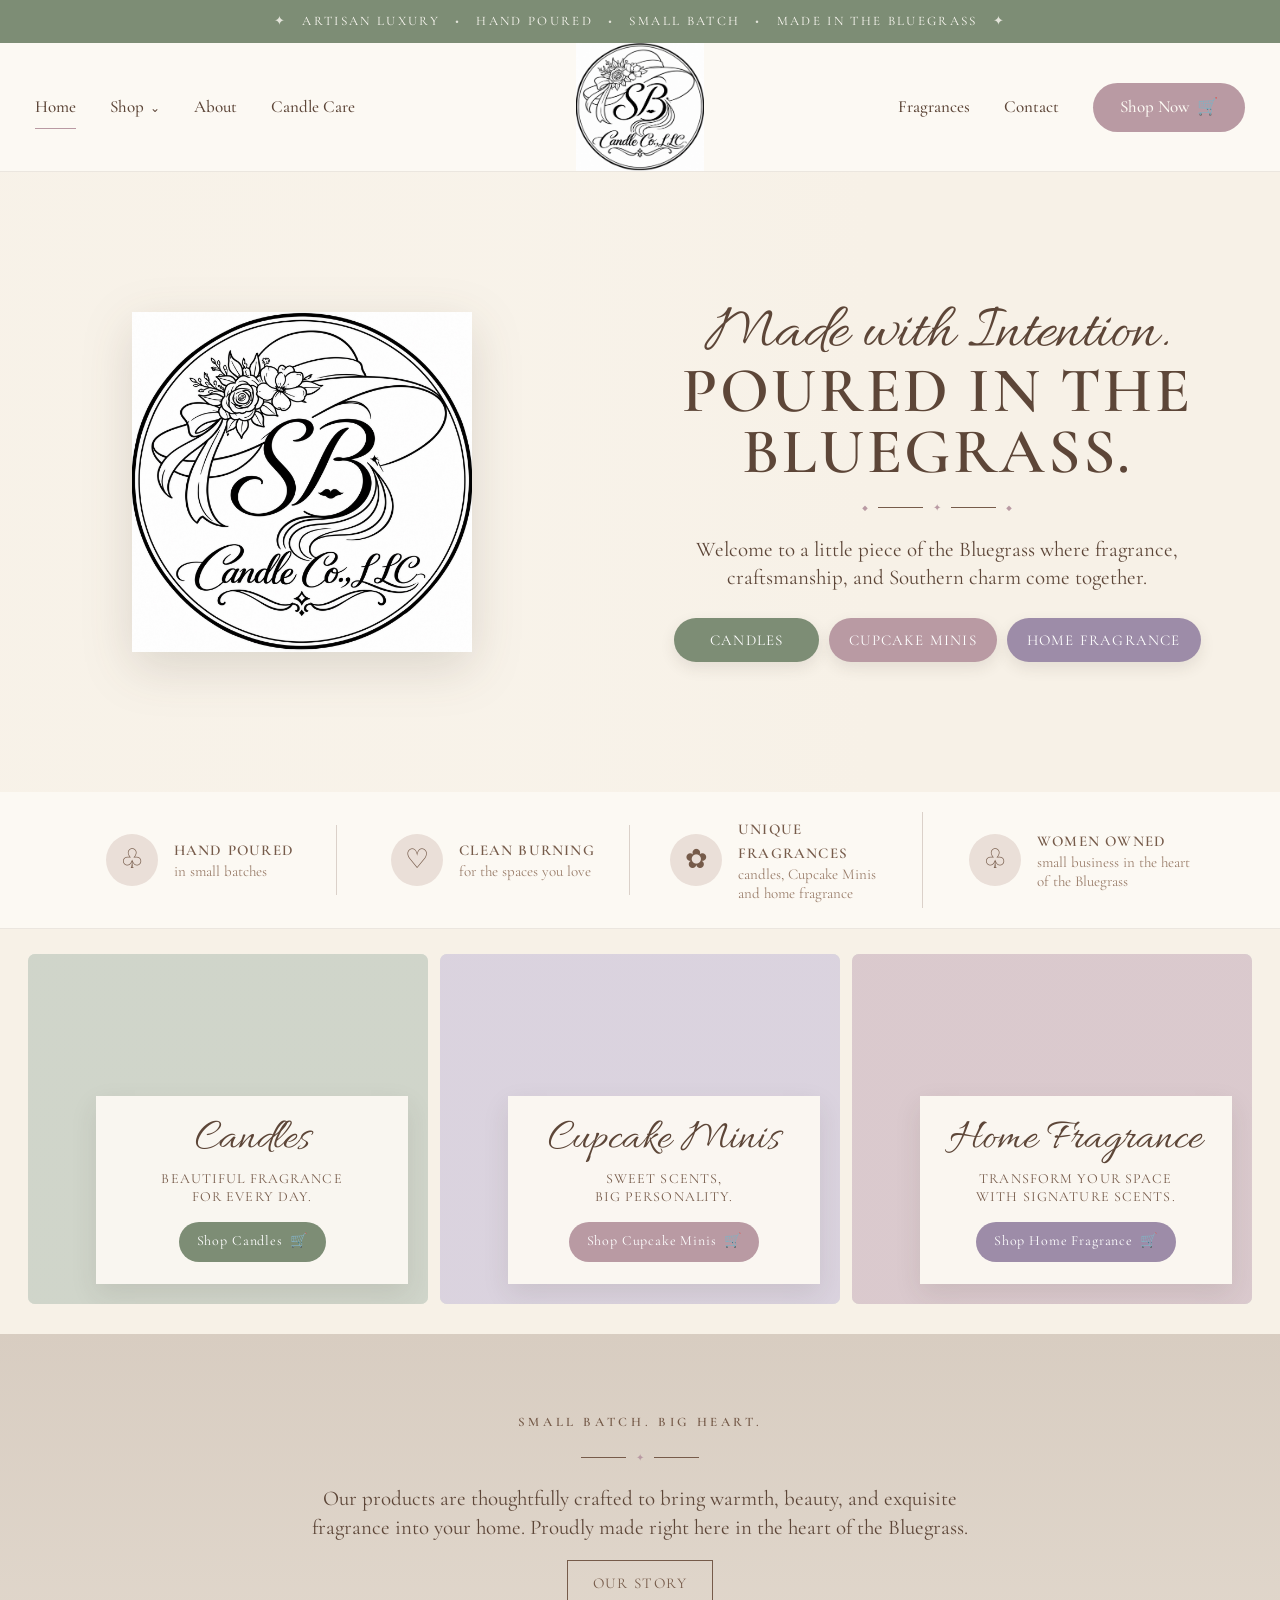
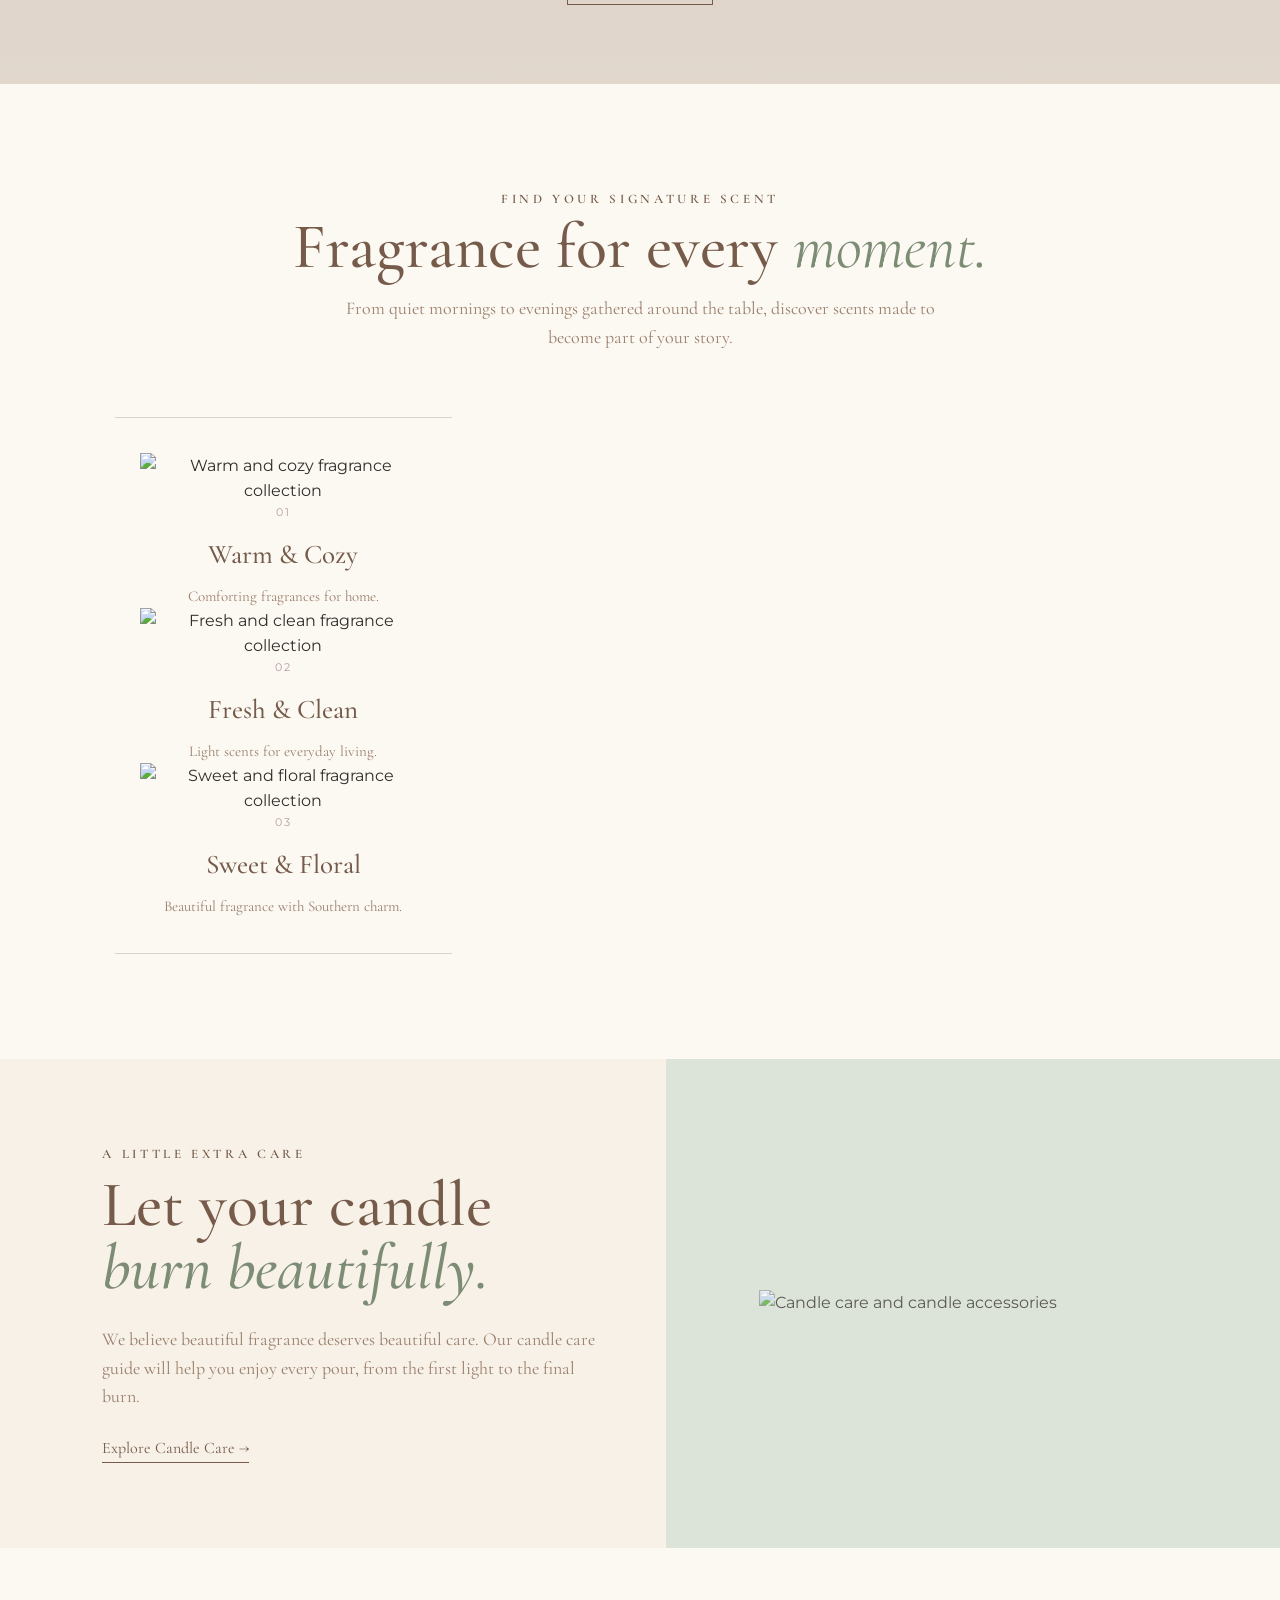
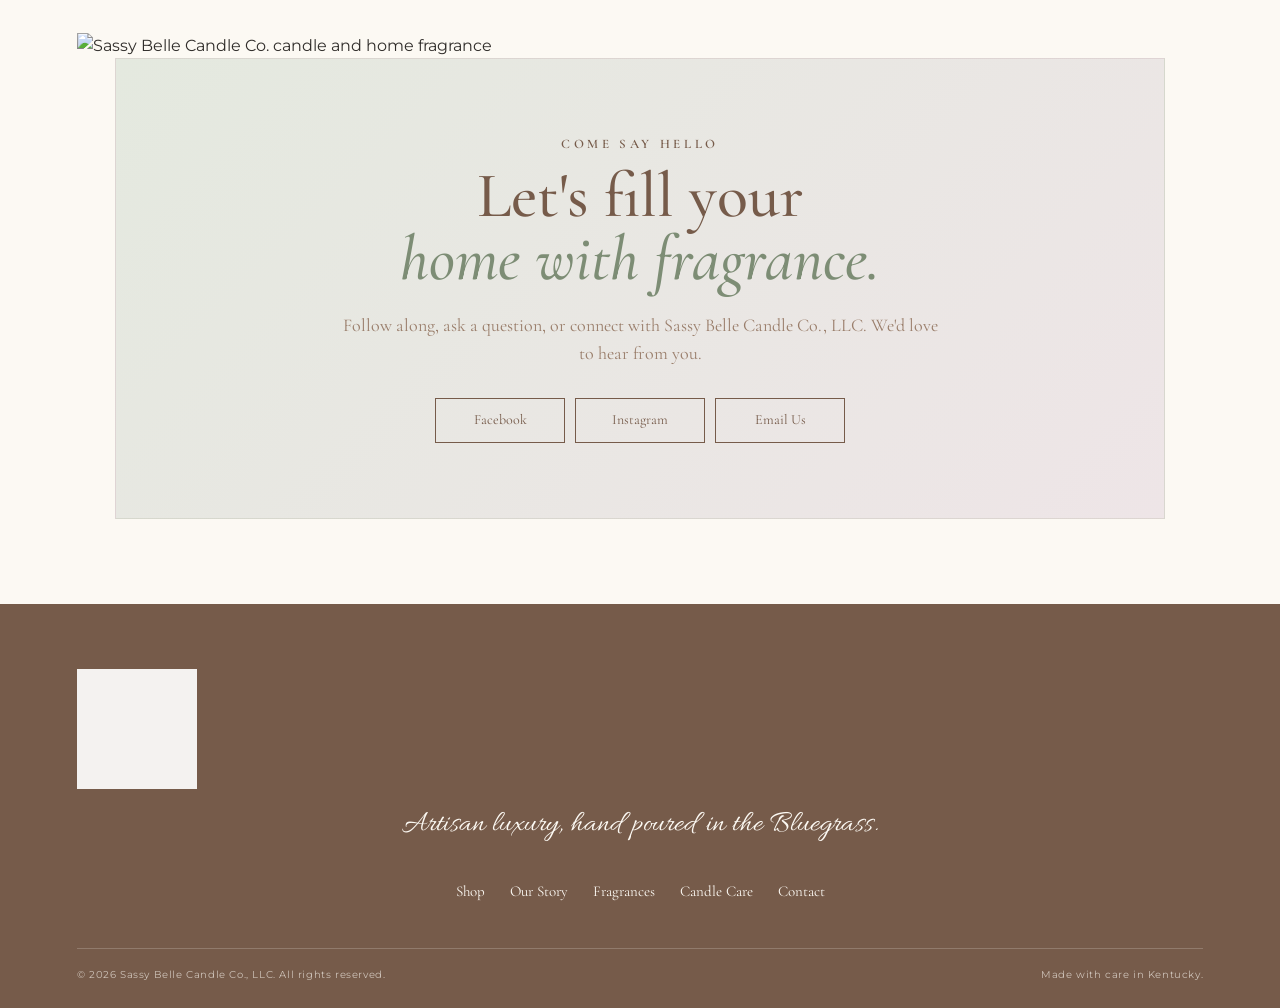
==== commit ea8d9197: "Add homepage product photography" ====
--- a/index.html
+++ b/index.html
@@ -111,17 +111,17 @@
         </a>
 
 
-        <a href="#shop">
+        <a href="shop.html">
           Shop <small>⌄</small>
         </a>
 
 
-        <a href="#about">
+        <a href="about.html">
           About
         </a>
 
 
-        <a href="#care">
+        <a href="candle-care.html">
           Candle Care
         </a>
 
@@ -148,18 +148,18 @@
 
       <div class="nav-right">
 
-        <a href="#fragrances">
+        <a href="fragrances.html">
           Fragrances
         </a>
 
 
-        <a href="#contact">
+        <a href="contact.html">
           Contact
         </a>
 
 
         <a
-          href="#shop"
+          href="shop.html"
           class="shop-button"
         >
 
@@ -186,7 +186,7 @@
 
     <section class="hero">
 
-      <div class="hero-photo"></div>
+      <div class="hero-photo" aria-hidden="true"></div>
 
       <div class="hero-overlay"></div>
 
@@ -247,7 +247,7 @@
 
 
             <a
-              href="#candles"
+              href="shop.html#candles"
               class="category-button sage"
             >
               Candles
@@ -255,7 +255,7 @@
 
 
             <a
-              href="#cupcake-minis"
+              href="shop.html#cupcake-minis"
               class="category-button mauve"
             >
               Cupcake Minis
@@ -263,7 +263,7 @@
 
 
             <a
-              href="#fragrances"
+              href="shop.html#home-fragrance"
               class="category-button lavender"
             >
               Home Fragrance
@@ -395,12 +395,12 @@
       <!-- CANDLES -->
 
       <a
-        href="#candles"
+        href="shop.html#candles"
         class="category-card candles-card"
         id="candles"
       >
 
-        <div class="category-image candle-image"></div>
+        <div class="category-image candle-image" aria-hidden="true"></div>
 
 
         <div class="category-content">
@@ -434,12 +434,12 @@
       <!-- CUPCAKE MINIS -->
 
       <a
-        href="#cupcake-minis"
+        href="shop.html#cupcake-minis"
         class="category-card minis-card"
         id="cupcake-minis"
       >
 
-        <div class="category-image minis-image"></div>
+        <div class="category-image minis-image" aria-hidden="true"></div>
 
 
         <div class="category-content">
@@ -473,12 +473,12 @@
       <!-- HOME FRAGRANCE -->
 
       <a
-        href="#fragrances"
+        href="shop.html#home-fragrance"
         class="category-card fragrance-card"
         id="fragrances"
       >
 
-        <div class="category-image fragrance-image"></div>
+        <div class="category-image fragrance-image" aria-hidden="true"></div>
 
 
         <div class="category-content">
@@ -551,7 +551,7 @@
 
 
         <a
-          href="#contact"
+          href="about.html"
           class="outline-button"
         >
           Our Story
@@ -604,11 +604,14 @@
       <div class="fragrance-notes">
 
 
-        <div>
-
-          <span>
-            01
-          </span>
+        <div class="fragrance-card warm-fragrance">
+
+          <div class="fragrance-photo">
+            <img src="assets/fragrance-warm.jpg" alt="Warm and cozy fragrance collection">
+          </div>
+
+          <div class="fragrance-card-content">
+            <span>01</span>
 
           <strong>
             Warm &amp; Cozy
@@ -622,11 +625,14 @@
 
 
 
-        <div>
-
-          <span>
-            02
-          </span>
+        <div class="fragrance-card fresh-fragrance">
+
+          <div class="fragrance-photo">
+            <img src="assets/fragrance-fresh.jpg" alt="Fresh and clean fragrance collection">
+          </div>
+
+          <div class="fragrance-card-content">
+            <span>02</span>
 
           <strong>
             Fresh &amp; Clean
@@ -640,11 +646,14 @@
 
 
 
-        <div>
-
-          <span>
-            03
-          </span>
+        <div class="fragrance-card floral-fragrance">
+
+          <div class="fragrance-photo">
+            <img src="assets/fragrance-floral.jpg" alt="Sweet and floral fragrance collection">
+          </div>
+
+          <div class="fragrance-card-content">
+            <span>03</span>
 
           <strong>
             Sweet &amp; Floral
@@ -699,7 +708,7 @@
 
 
         <a
-          href="#contact"
+          href="candle-care.html"
           class="text-link"
         >
           Explore Candle Care →
@@ -712,8 +721,8 @@
       <div class="care-mark">
 
         <img
-          src="assets/6EBD7E61-D381-4170-96AF-A1E60A6B6A3A.jpeg"
-          alt=""
+          src="assets/candle-care.jpg"
+          alt="Candle care and candle accessories"
         >
 
       </div>
@@ -731,6 +740,13 @@
       class="contact-section"
       id="contact"
     >
+
+      <div class="contact-photo">
+        <img
+          src="assets/contact-candle.jpg"
+          alt="Sassy Belle Candle Co. candle and home fragrance"
+        >
+      </div>
 
       <div class="contact-card">
 
@@ -761,17 +777,17 @@
 
           <!-- Replace these links with the company's actual links -->
 
-          <a href="#">
+          <a href="https://www.facebook.com/share/g/1C8fv39AQL/?mibextid=wwXIfr" target="_blank" rel="noopener noreferrer">
             Facebook
           </a>
 
 
-          <a href="#">
+          <a href="contact.html">
             Instagram
           </a>
 
 
-          <a href="mailto:hello@example.com">
+          <a href="contact.html">
             Email Us
           </a>
 
@@ -810,27 +826,27 @@
 
     <div class="footer-navigation">
 
-      <a href="#shop">
+      <a href="shop.html">
         Shop
       </a>
 
 
-      <a href="#about">
+      <a href="about.html">
         Our Story
       </a>
 
 
-      <a href="#fragrances">
+      <a href="fragrances.html">
         Fragrances
       </a>
 
 
-      <a href="#care">
+      <a href="candle-care.html">
         Candle Care
       </a>
 
 
-      <a href="#contact">
+      <a href="contact.html">
         Contact
       </a>
 
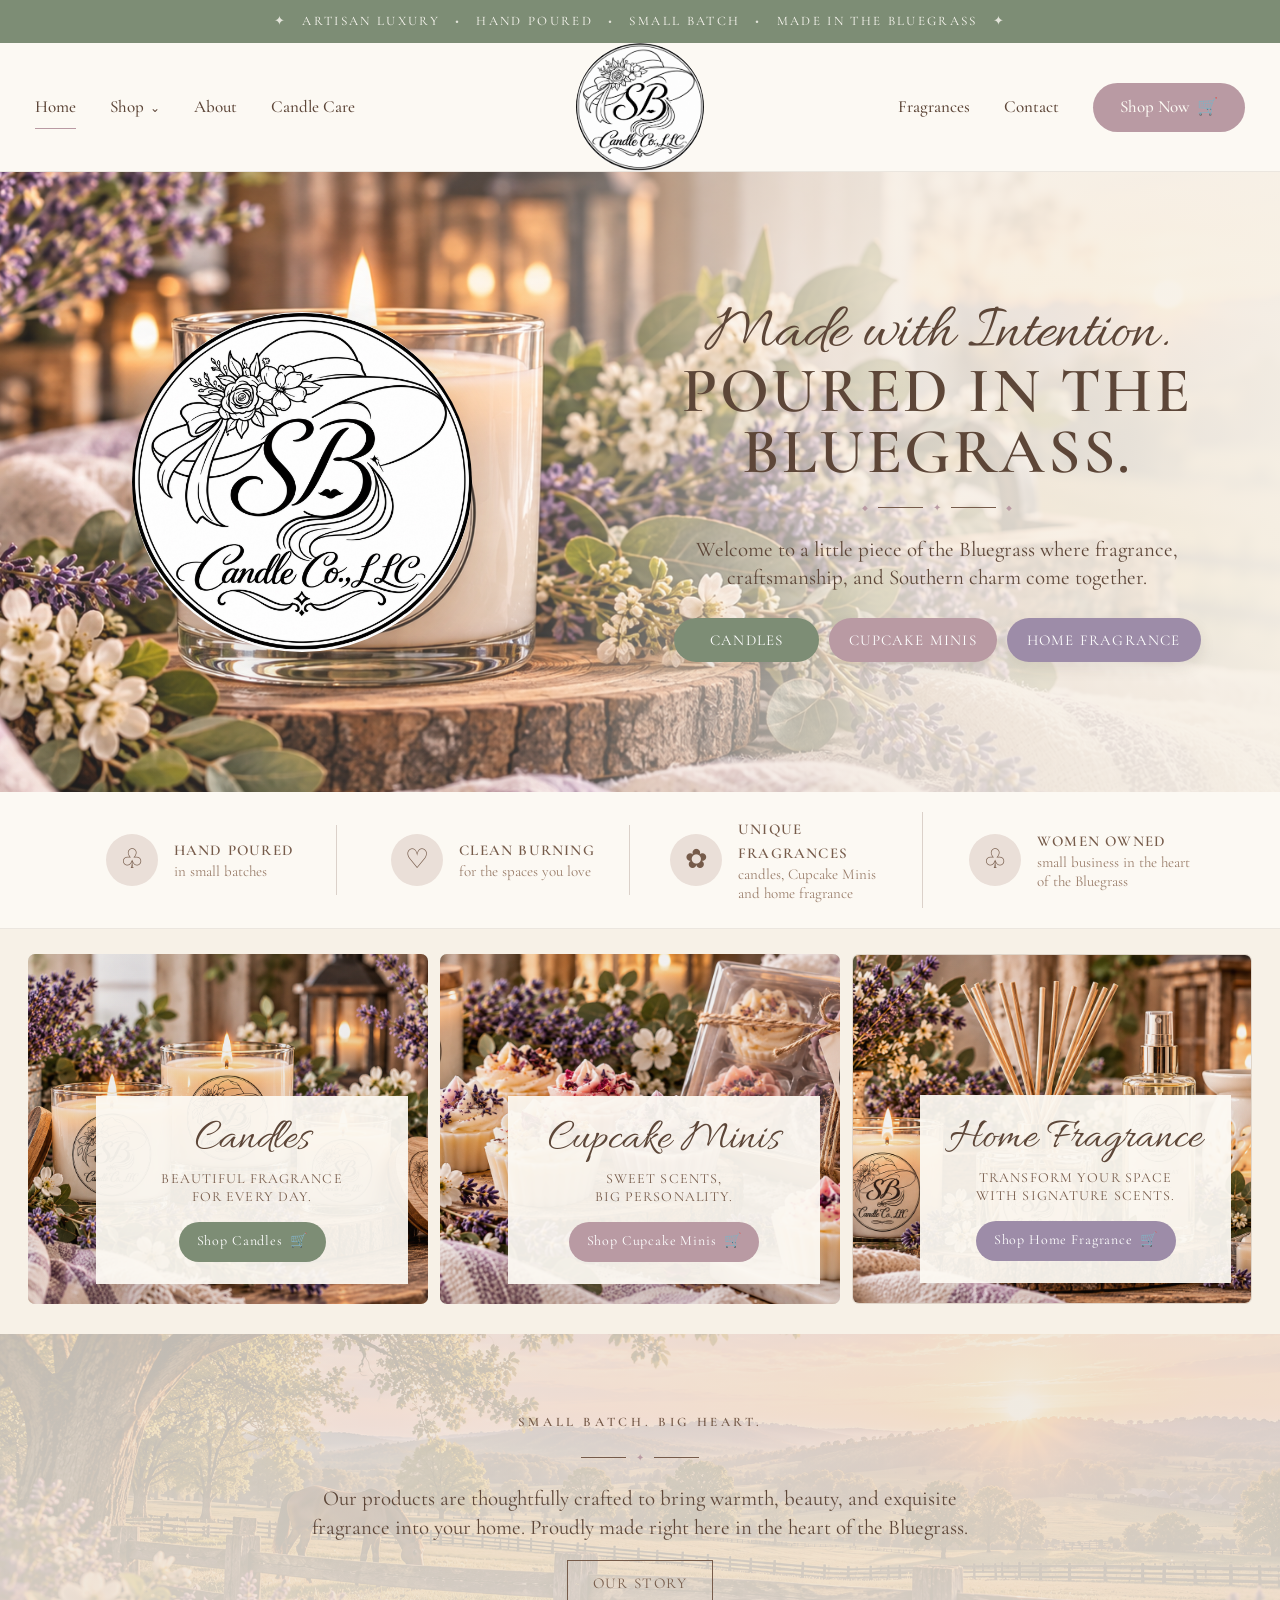
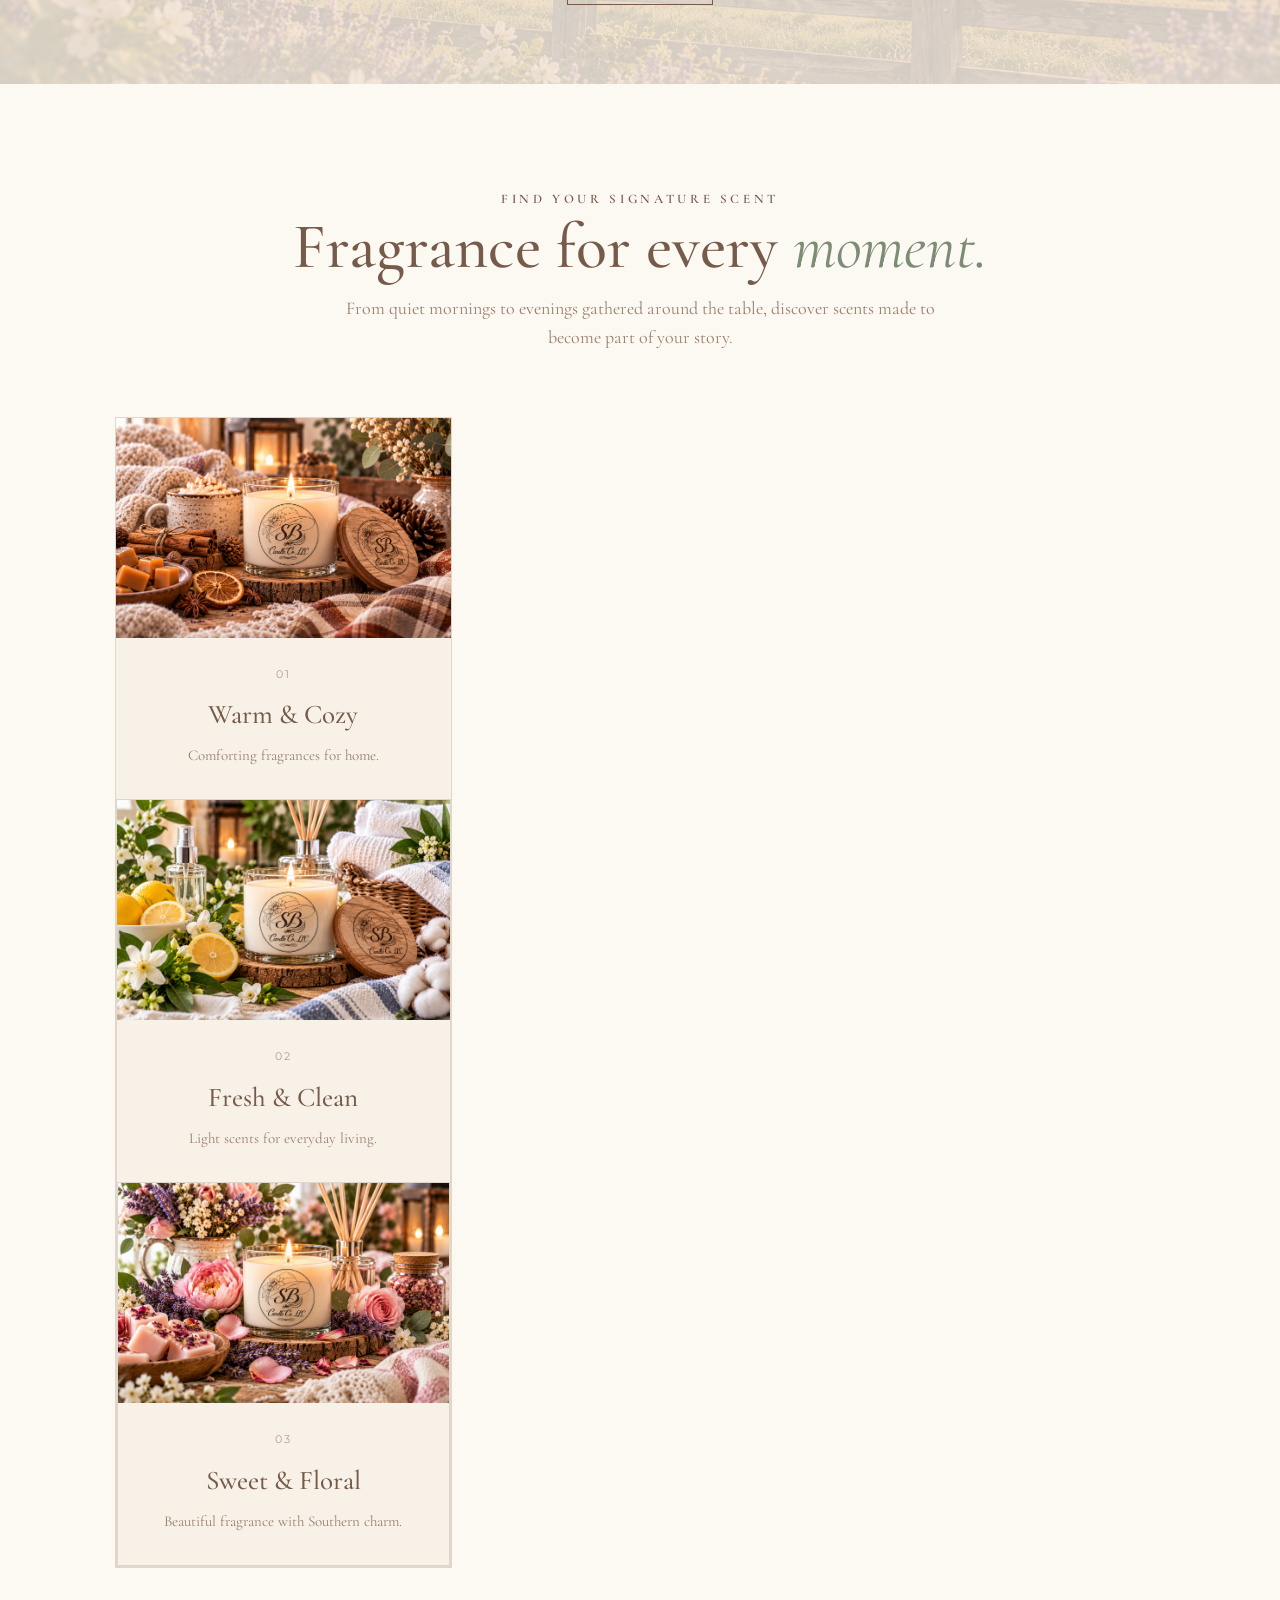
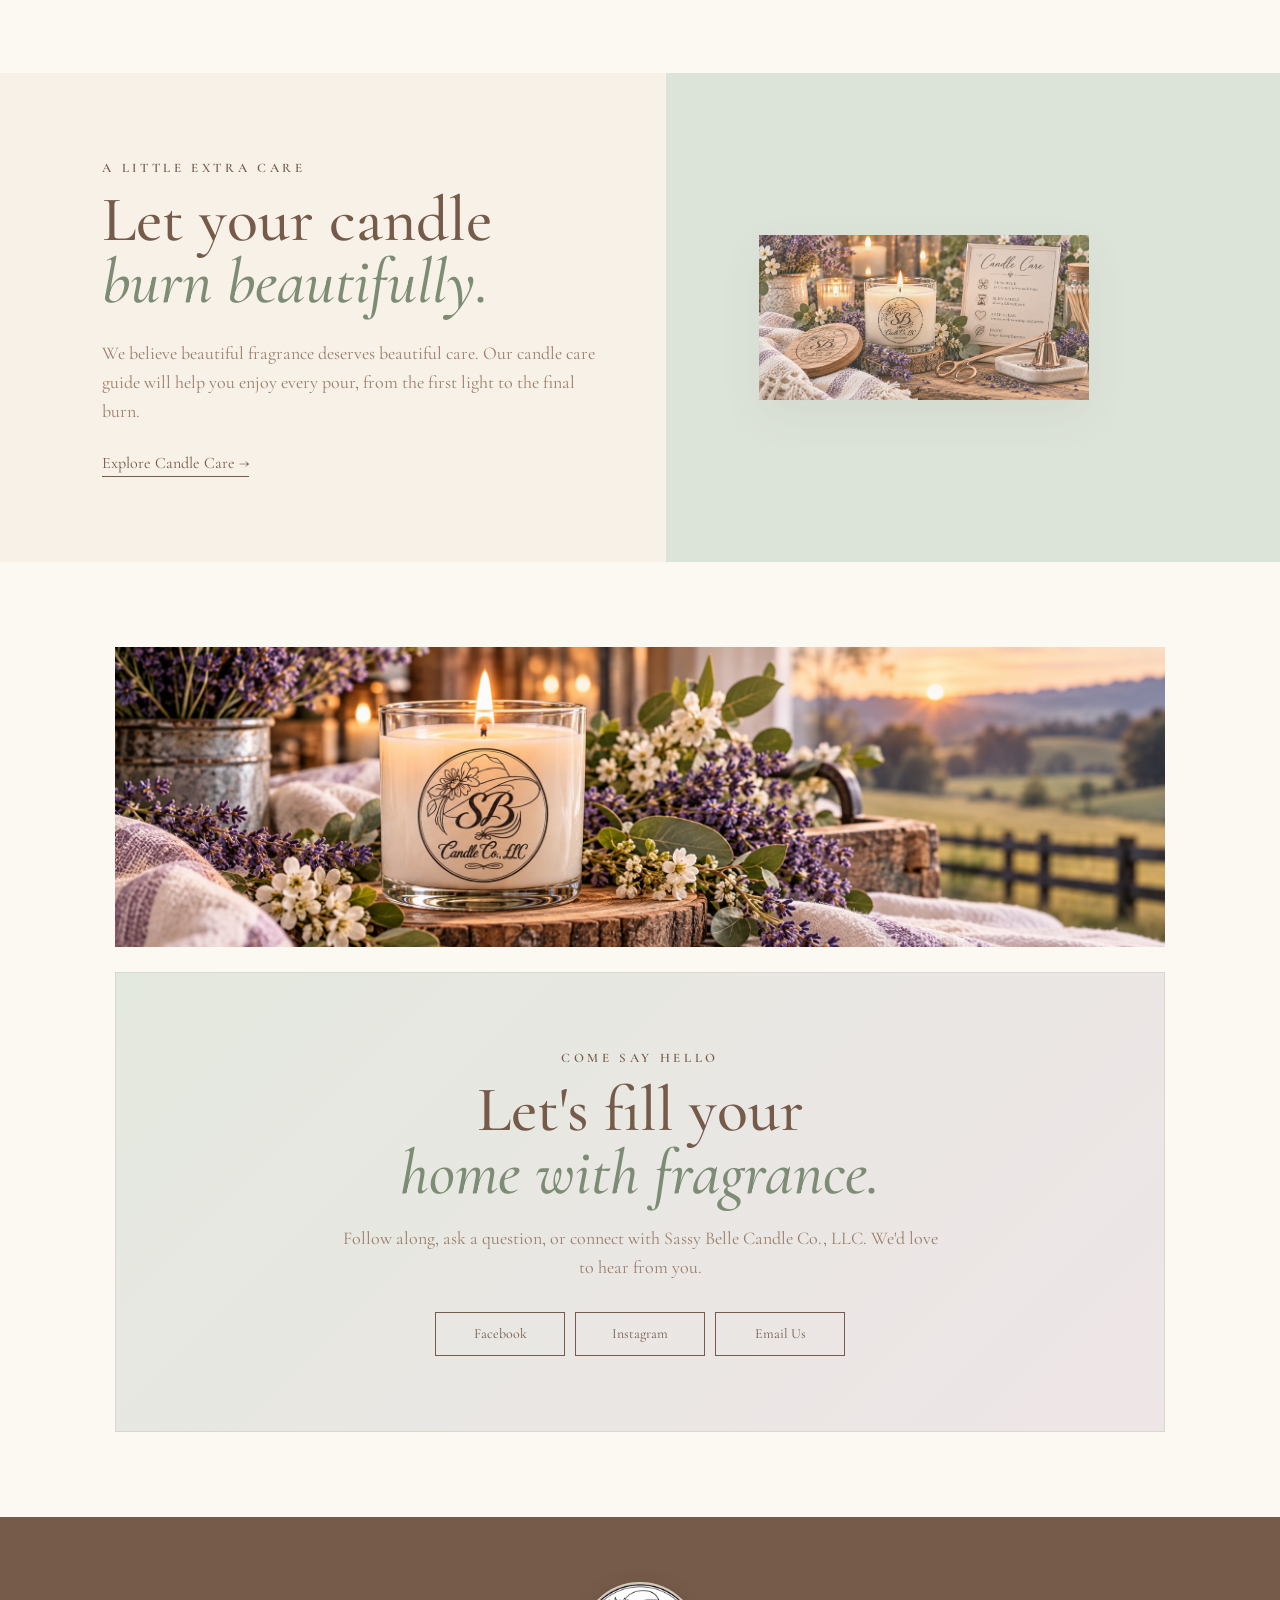
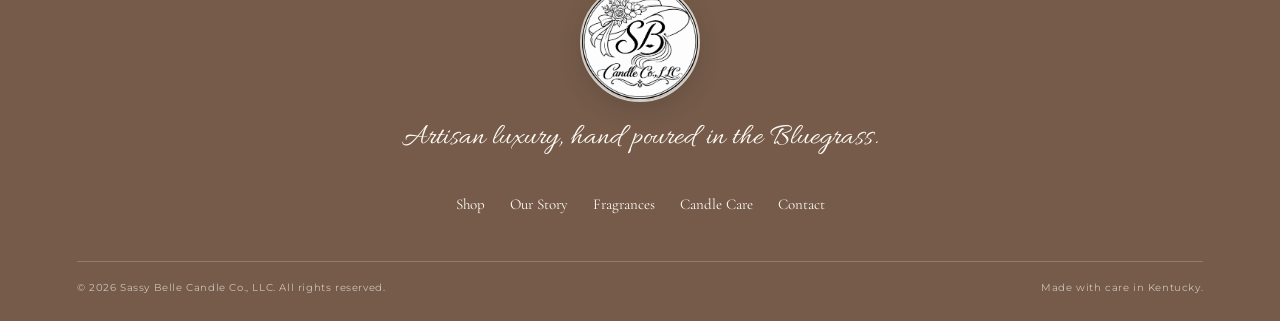
==== commit 569584ac: "Place uploaded fragrance and care imagery" ====
--- a/index.html
+++ b/index.html
@@ -607,7 +607,7 @@
         <div class="fragrance-card warm-fragrance">
 
           <div class="fragrance-photo">
-            <img src="assets/fragrance-warm.jpg" alt="Warm and cozy fragrance collection">
+            <img src="assets/66E95A86-24F4-46CA-8627-D3B39BBB55DA.png" alt="Warm and cozy fragrance collection">
           </div>
 
           <div class="fragrance-card-content">
@@ -628,7 +628,7 @@
         <div class="fragrance-card fresh-fragrance">
 
           <div class="fragrance-photo">
-            <img src="assets/fragrance-fresh.jpg" alt="Fresh and clean fragrance collection">
+            <img src="assets/A728DACB-D192-4E97-8954-1CD76CE78294.png" alt="Fresh and clean fragrance collection">
           </div>
 
           <div class="fragrance-card-content">
@@ -649,7 +649,7 @@
         <div class="fragrance-card floral-fragrance">
 
           <div class="fragrance-photo">
-            <img src="assets/fragrance-floral.jpg" alt="Sweet and floral fragrance collection">
+            <img src="assets/9626FF82-7615-4EBE-BA6B-2B68B35F0BE6.png" alt="Sweet and floral fragrance collection">
           </div>
 
           <div class="fragrance-card-content">
@@ -721,7 +721,7 @@
       <div class="care-mark">
 
         <img
-          src="assets/candle-care.jpg"
+          src="assets/D14FF5E1-BC0D-49DF-A6FB-1AE007142DEC.png"
           alt="Candle care and candle accessories"
         >
 
@@ -743,7 +743,7 @@
 
       <div class="contact-photo">
         <img
-          src="assets/contact-candle.jpg"
+          src="assets/A99FE850-9B03-426E-965D-B580A9F09220.png"
           alt="Sassy Belle Candle Co. candle and home fragrance"
         >
       </div>
--- a/styles.css
+++ b/styles.css
@@ -247,7 +247,8 @@
   width: 128px;
   height: 128px;
 
-  object-fit: contain;
+  object-fit: cover;
+  border-radius: 50%;
 }
 
 
@@ -358,7 +359,7 @@
   inset: 0;
 
   background-image:
-    url("assets/hero-candle.jpg");
+    url("assets/A99FE850-9B03-426E-965D-B580A9F09220.png");
 
   background-position: center;
   background-size: cover;
@@ -431,6 +432,8 @@
 .hero-logo img {
 
   width: min(340px, 75%);
+
+  border-radius: 50%;
 
   filter:
     drop-shadow(
@@ -773,7 +776,7 @@
       rgba(65, 48, 38, .08)
     ),
 
-    url("assets/candles.jpg")
+    url("assets/84D81C6B-CEC8-4B19-8C51-52285CA076A0.png")
     center / cover,
 
     var(--sage-light);
@@ -789,7 +792,7 @@
       rgba(65, 48, 38, .06)
     ),
 
-    url("assets/cupcake-minis.jpg")
+    url("assets/C93B361D-7C9D-4F1D-BC28-1D8A29E8AA83.png")
     center / cover,
 
     var(--lavender-light);
@@ -805,7 +808,7 @@
       rgba(65, 48, 38, .06)
     ),
 
-    url("assets/home-fragrance.jpg")
+    url("assets/D0E70EB3-2B4B-478E-A06B-3CD5E94860ED.png")
     center / cover,
 
     var(--mauve-light);
@@ -942,7 +945,7 @@
       rgba(247, 241, 231, .88)
     ),
 
-    url("assets/bluegrass.jpg")
+    url("assets/9FCE4801-09C3-4F65-9F54-085B392BD931.png")
     center / cover;
 
   opacity: .95;
@@ -1153,6 +1156,68 @@
   font-size: 15px;
 }
 
+
+/* =========================================================
+   FRAGRANCE PHOTOGRAPHY
+========================================================= */
+
+.fragrance-notes {
+  align-items: stretch;
+}
+
+.fragrance-card {
+  overflow: hidden;
+  padding: 0 !important;
+  border: 1px solid rgba(118, 91, 74, .18) !important;
+  background: var(--cream);
+}
+
+.fragrance-photo {
+  width: 100%;
+  height: 220px;
+  overflow: hidden;
+}
+
+.fragrance-photo img {
+  width: 100%;
+  height: 100%;
+  object-fit: cover;
+  transition: transform .45s ease;
+}
+
+.fragrance-card:hover .fragrance-photo img {
+  transform: scale(1.04);
+}
+
+.fragrance-card-content {
+  padding: 28px 22px 32px;
+}
+
+.fragrance-card-content span {
+  margin-bottom: 10px;
+}
+
+
+/* =========================================================
+   CONTACT PHOTOGRAPHY
+========================================================= */
+
+.contact-section {
+  position: relative;
+}
+
+.contact-photo {
+  max-width: 1050px;
+  height: 300px;
+  margin: 0 auto 25px;
+  overflow: hidden;
+}
+
+.contact-photo img {
+  width: 100%;
+  height: 100%;
+  object-fit: cover;
+}
 
 /* =========================================================
    CANDLE CARE
@@ -1384,8 +1449,7 @@
 
 .site-footer {
 
-  padding:
-    65px 6vw 25px;
+  padding: 65px 6vw 25px;
 
   background: var(--brown);
 
@@ -1394,48 +1458,46 @@
   text-align: center;
 }
 
-.footer-logo img {
-
-  width: 120px;
-
-  filter:
-    brightness(0)
-    invert(1);
-
-  opacity: .92;
-}
-
-.footer-script {
-
-  margin: 12px 0 30px;
-
-  color: var(--ivory);
-
-  font-family: var(--script);
-
-  font-size: 30px;
-}
-
-.footer-navigation {
-
+.footer-logo {
   display: flex;
-
   align-items: center;
   justify-content: center;
-
+  margin: 0 auto 12px;
+}
+
+.site-footer .footer-logo img {
+  width: 120px;
+  height: 120px;
+  max-width: 120px;
+  object-fit: cover;
+  display: block;
+  margin: 0 auto;
+  border-radius: 50%;
+  filter: none;
+  opacity: 1;
+  border: 2px solid rgba(252, 249, 243, .7);
+  box-shadow: 0 8px 22px rgba(48, 45, 42, .22);
+}
+
+.footer-script {
+  margin: 12px 0 30px;
+  color: var(--ivory);
+  font-family: var(--script);
+  font-size: 30px;
+}
+
+.footer-navigation {
+  display: flex;
+  align-items: center;
+  justify-content: center;
   flex-wrap: wrap;
-
   gap: 25px;
 }
 
 .footer-navigation a {
-
   color: var(--ivory);
-
-  font-family: var(--serif);
-
+  font-family: var(--serif);
   font-size: 15px;
-
   transition: color .25s ease;
 }
 
@@ -1444,28 +1506,40 @@
 }
 
 .footer-bottom {
-
   max-width: 1200px;
-
   margin: 45px auto 0;
-
   padding-top: 18px;
-
   display: flex;
-
   justify-content: space-between;
-
   gap: 20px;
-
-  border-top:
-    1px solid rgba(252, 249, 243, .2);
-
-  color:
-    rgba(252, 249, 243, .65);
-
+  border-top: 1px solid rgba(252, 249, 243, .2);
+  color: rgba(252, 249, 243, .65);
   font-size: 10px;
-
   letter-spacing: .06em;
+}
+
+@media (max-width: 600px) {
+  .site-footer {
+    padding: 50px 20px 22px;
+  }
+
+  .site-footer .footer-logo img {
+    width: 96px;
+    height: 96px;
+    max-width: 96px;
+  }
+
+  .footer-script {
+    font-size: 26px;
+  }
+
+  .footer-bottom {
+    flex-direction: column;
+    align-items: center;
+    gap: 8px;
+    margin-top: 35px;
+    text-align: center;
+  }
 }
 
 
@@ -1500,6 +1574,11 @@
     height: 105px;
   }
 
+  .main-logo,
+  .main-logo img {
+    border-radius: 50%;
+  }
+
   .hero-content {
 
     width:
@@ -1565,6 +1644,7 @@
 
     width: 82px;
     height: 82px;
+    border-radius: 50%;
   }
 
 
@@ -1817,6 +1897,7 @@
 
     width: 72px;
     height: 72px;
+    border-radius: 50%;
   }
 
 
@@ -2000,6 +2081,15 @@
 
   /* CONTACT */
 
+  .fragrance-photo {
+    height: 190px;
+  }
+
+  .contact-photo {
+    height: 220px;
+    margin-bottom: 15px;
+  }
+
   .contact-section {
 
     padding: 60px 15px;
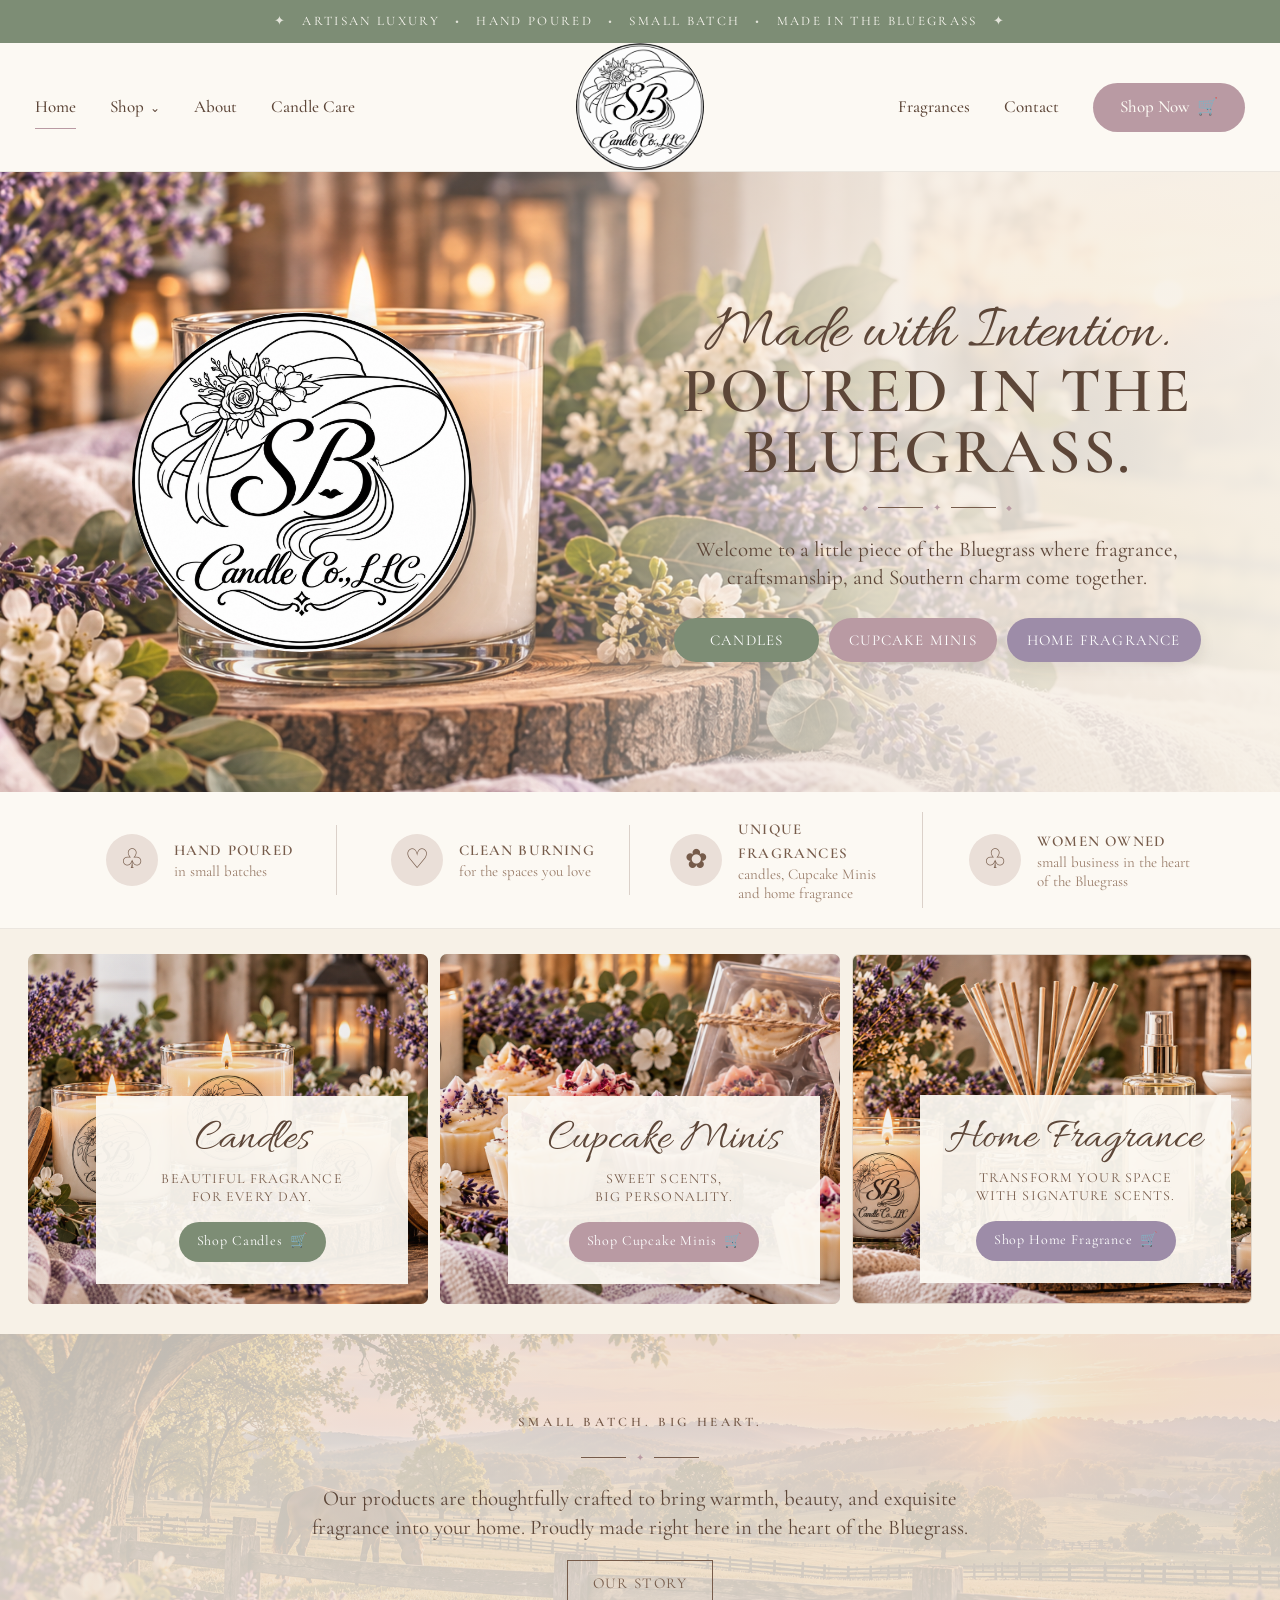
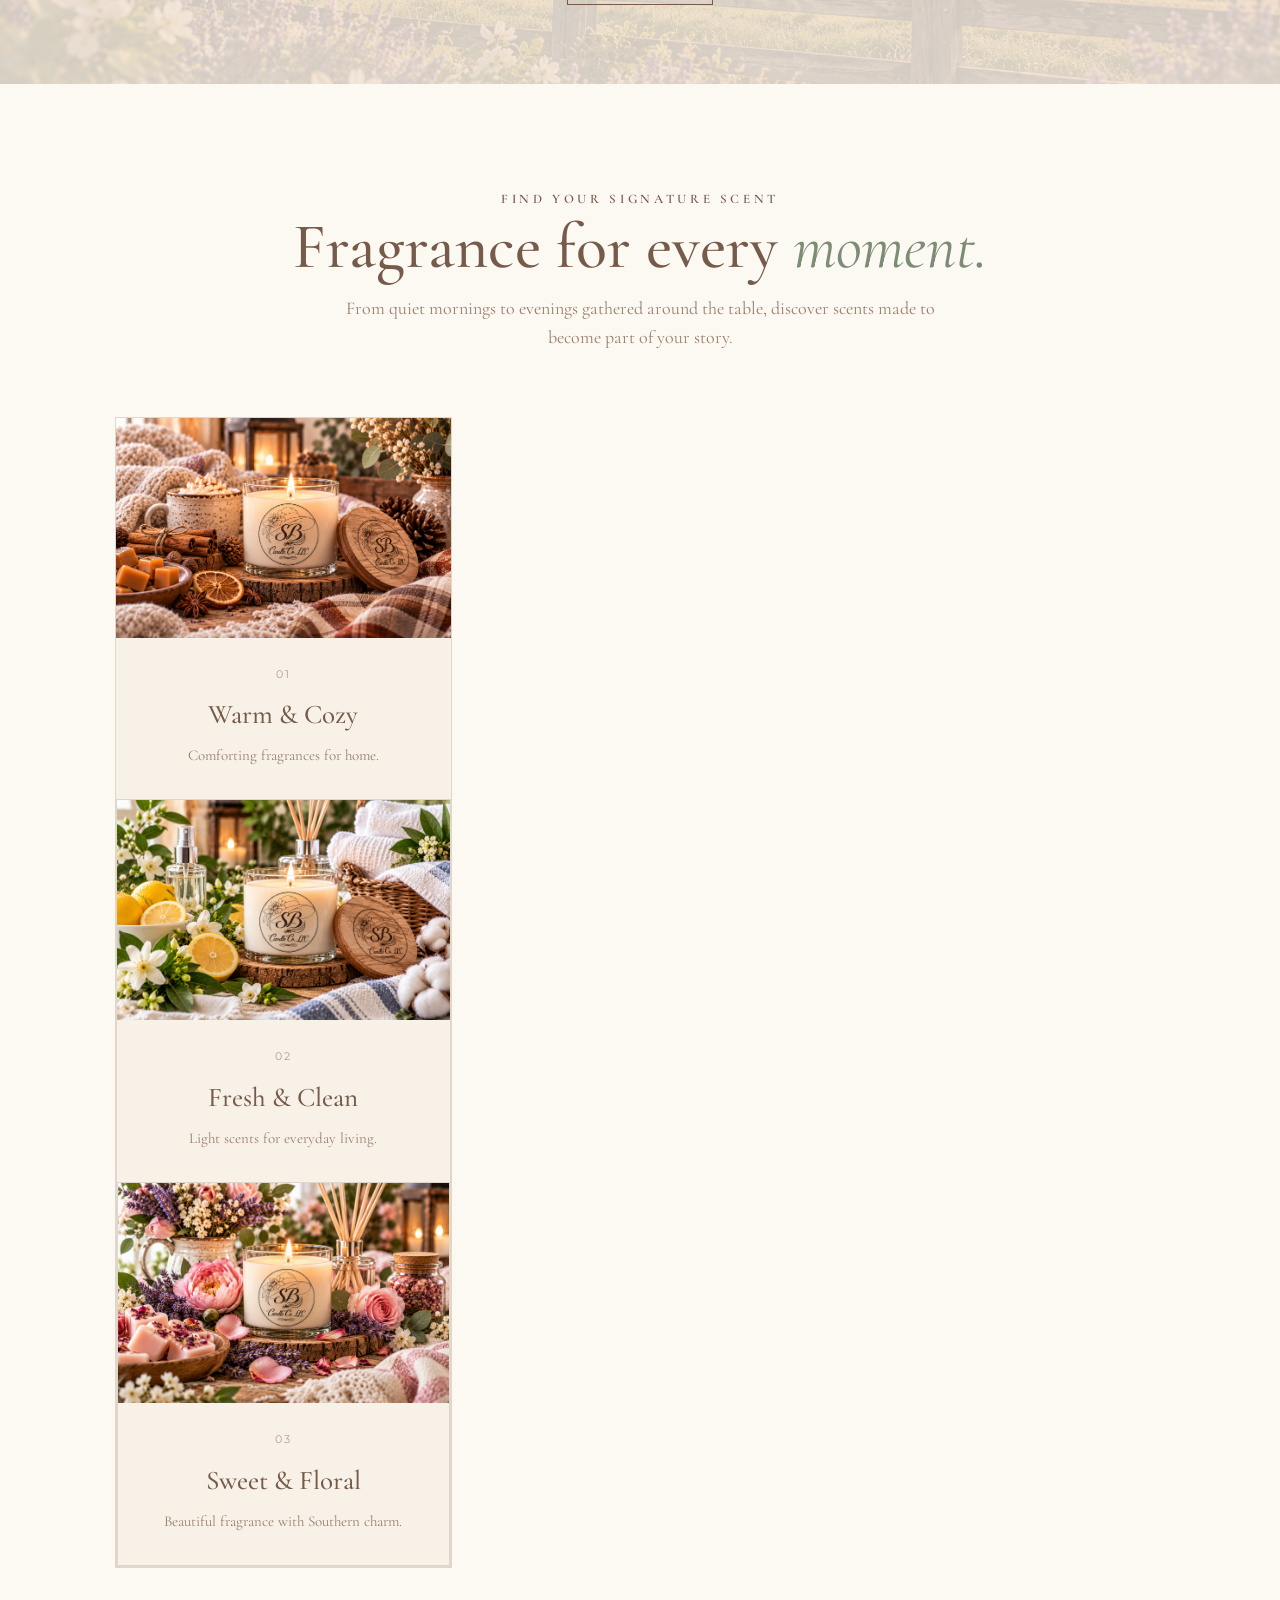
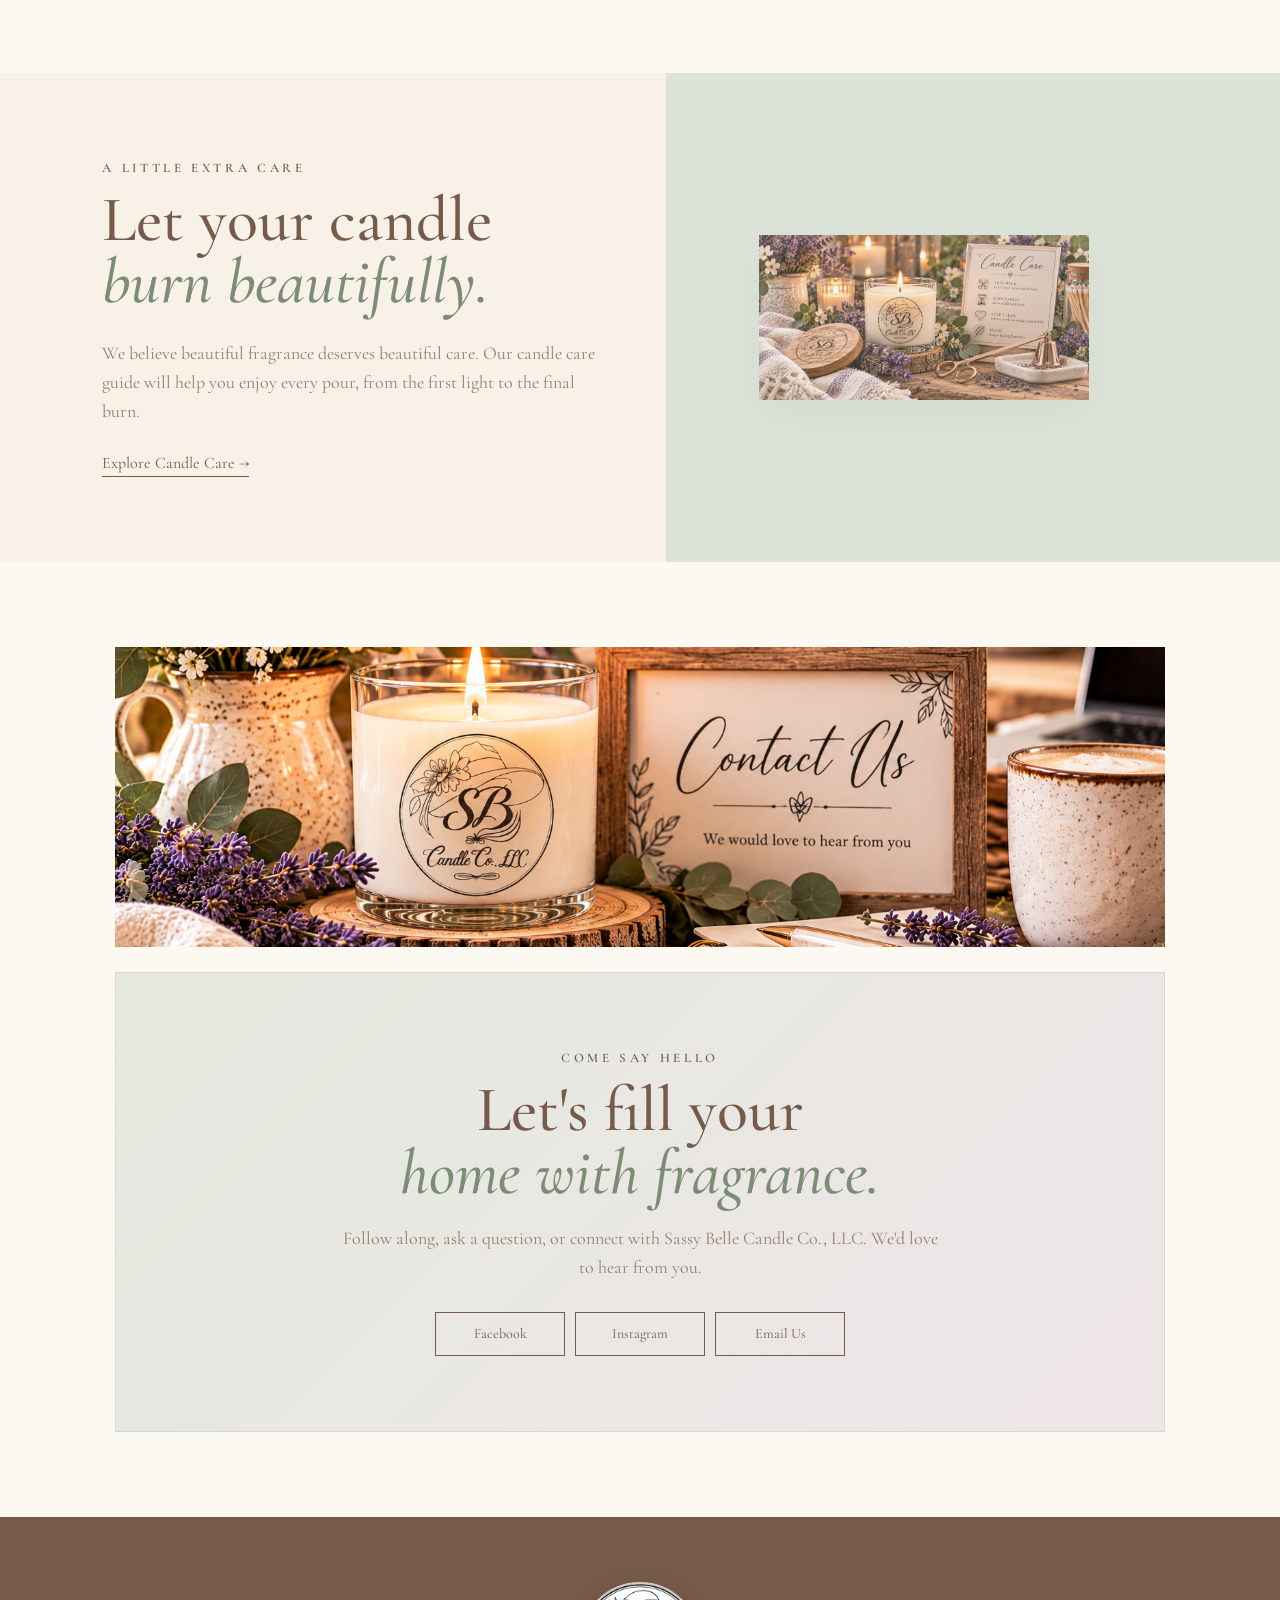
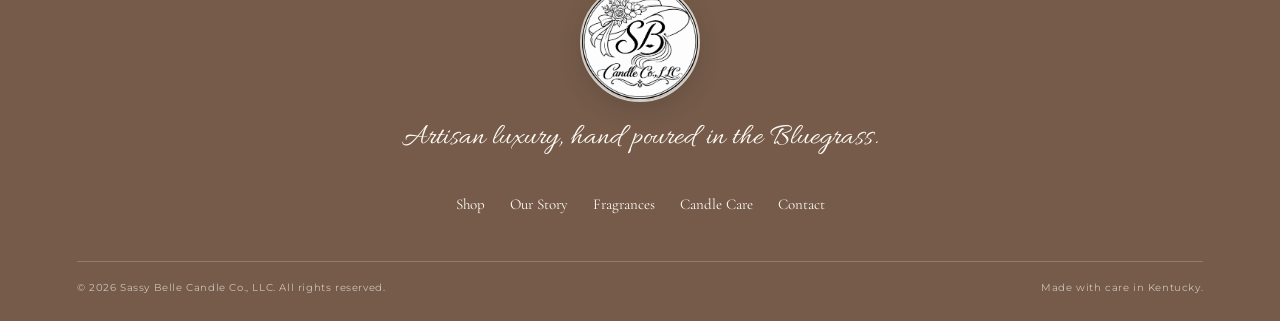
==== commit ffe55a01: "Use dedicated contact image" ====
--- a/index.html
+++ b/index.html
@@ -743,7 +743,7 @@
 
       <div class="contact-photo">
         <img
-          src="assets/A99FE850-9B03-426E-965D-B580A9F09220.png"
+          src="assets/AF7C19B6-CF37-42A0-9EE1-CB6226C06C42.png"
           alt="Sassy Belle Candle Co. candle and home fragrance"
         >
       </div>
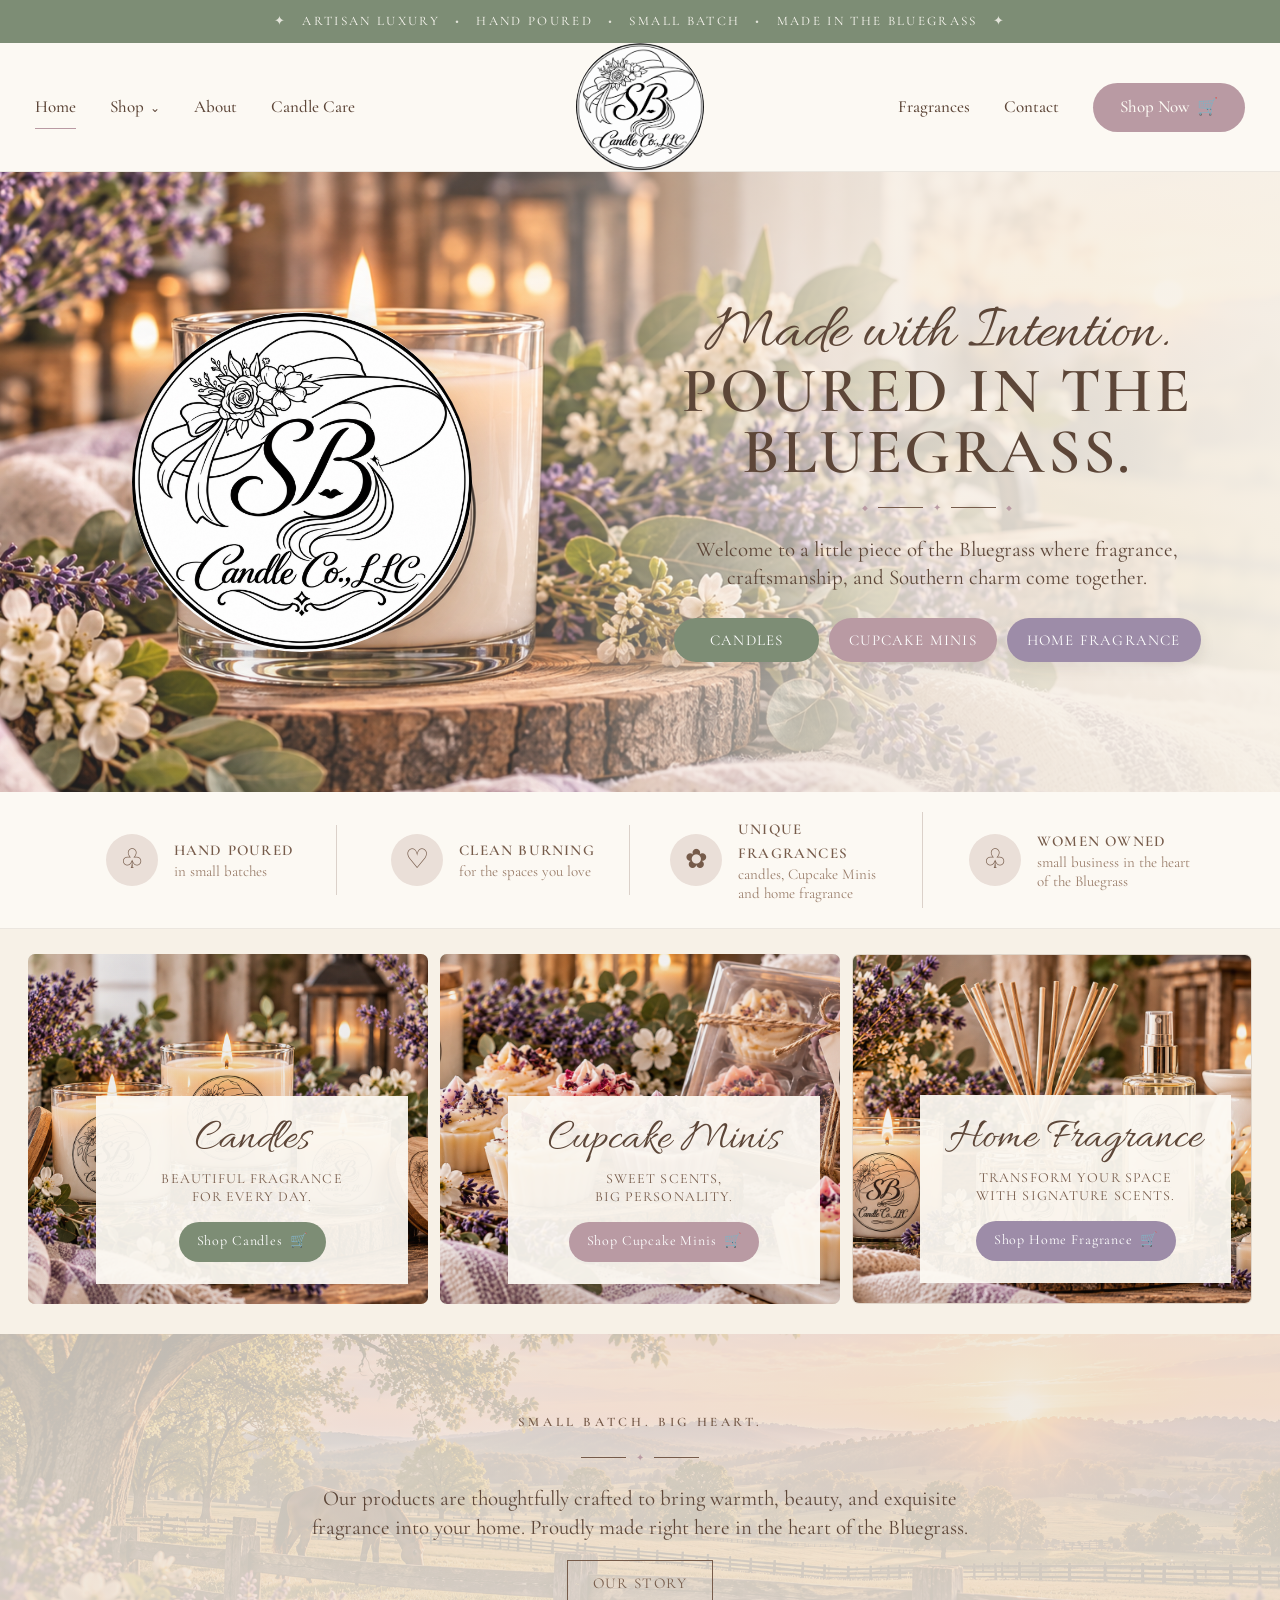
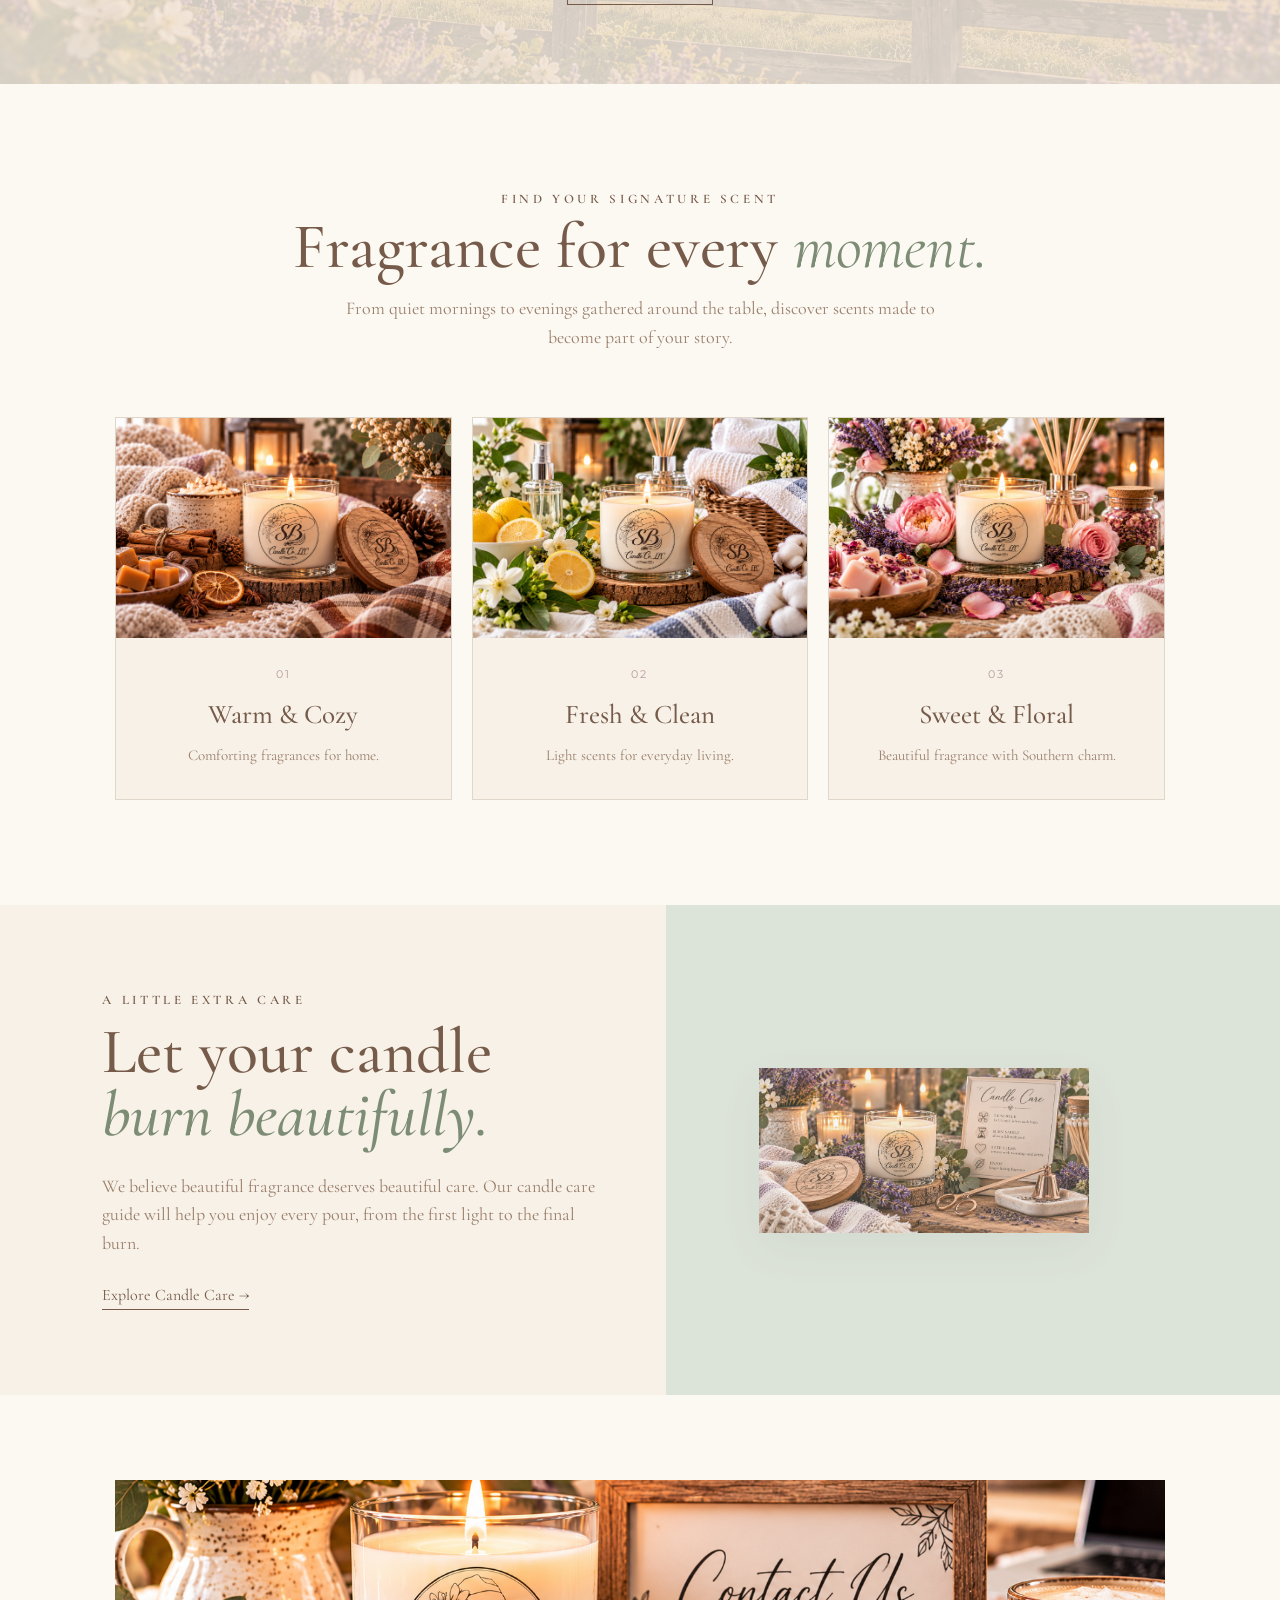
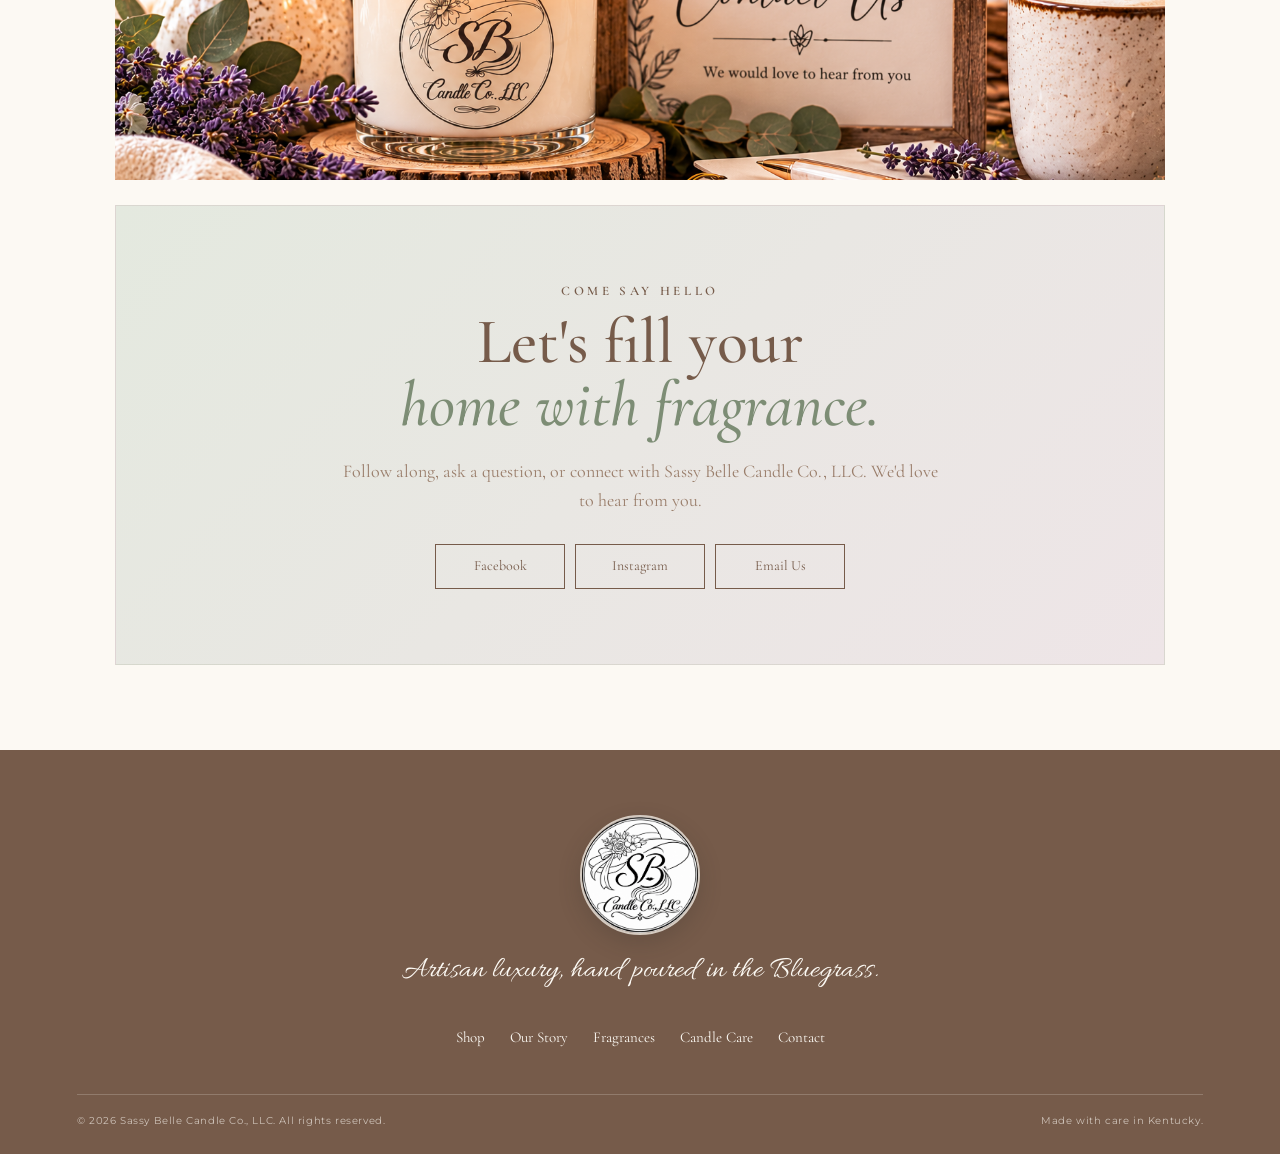
==== commit 9e9a0e93: "Fix home fragrance card grid structure" ====
--- a/index.html
+++ b/index.html
@@ -621,6 +621,8 @@
             Comforting fragrances for home.
           </p>
 
+          </div>
+
         </div>
 
 
@@ -642,6 +644,8 @@
             Light scents for everyday living.
           </p>
 
+          </div>
+
         </div>
 
 
@@ -662,6 +666,8 @@
           <p>
             Beautiful fragrance with Southern charm.
           </p>
+
+          </div>
 
         </div>
 
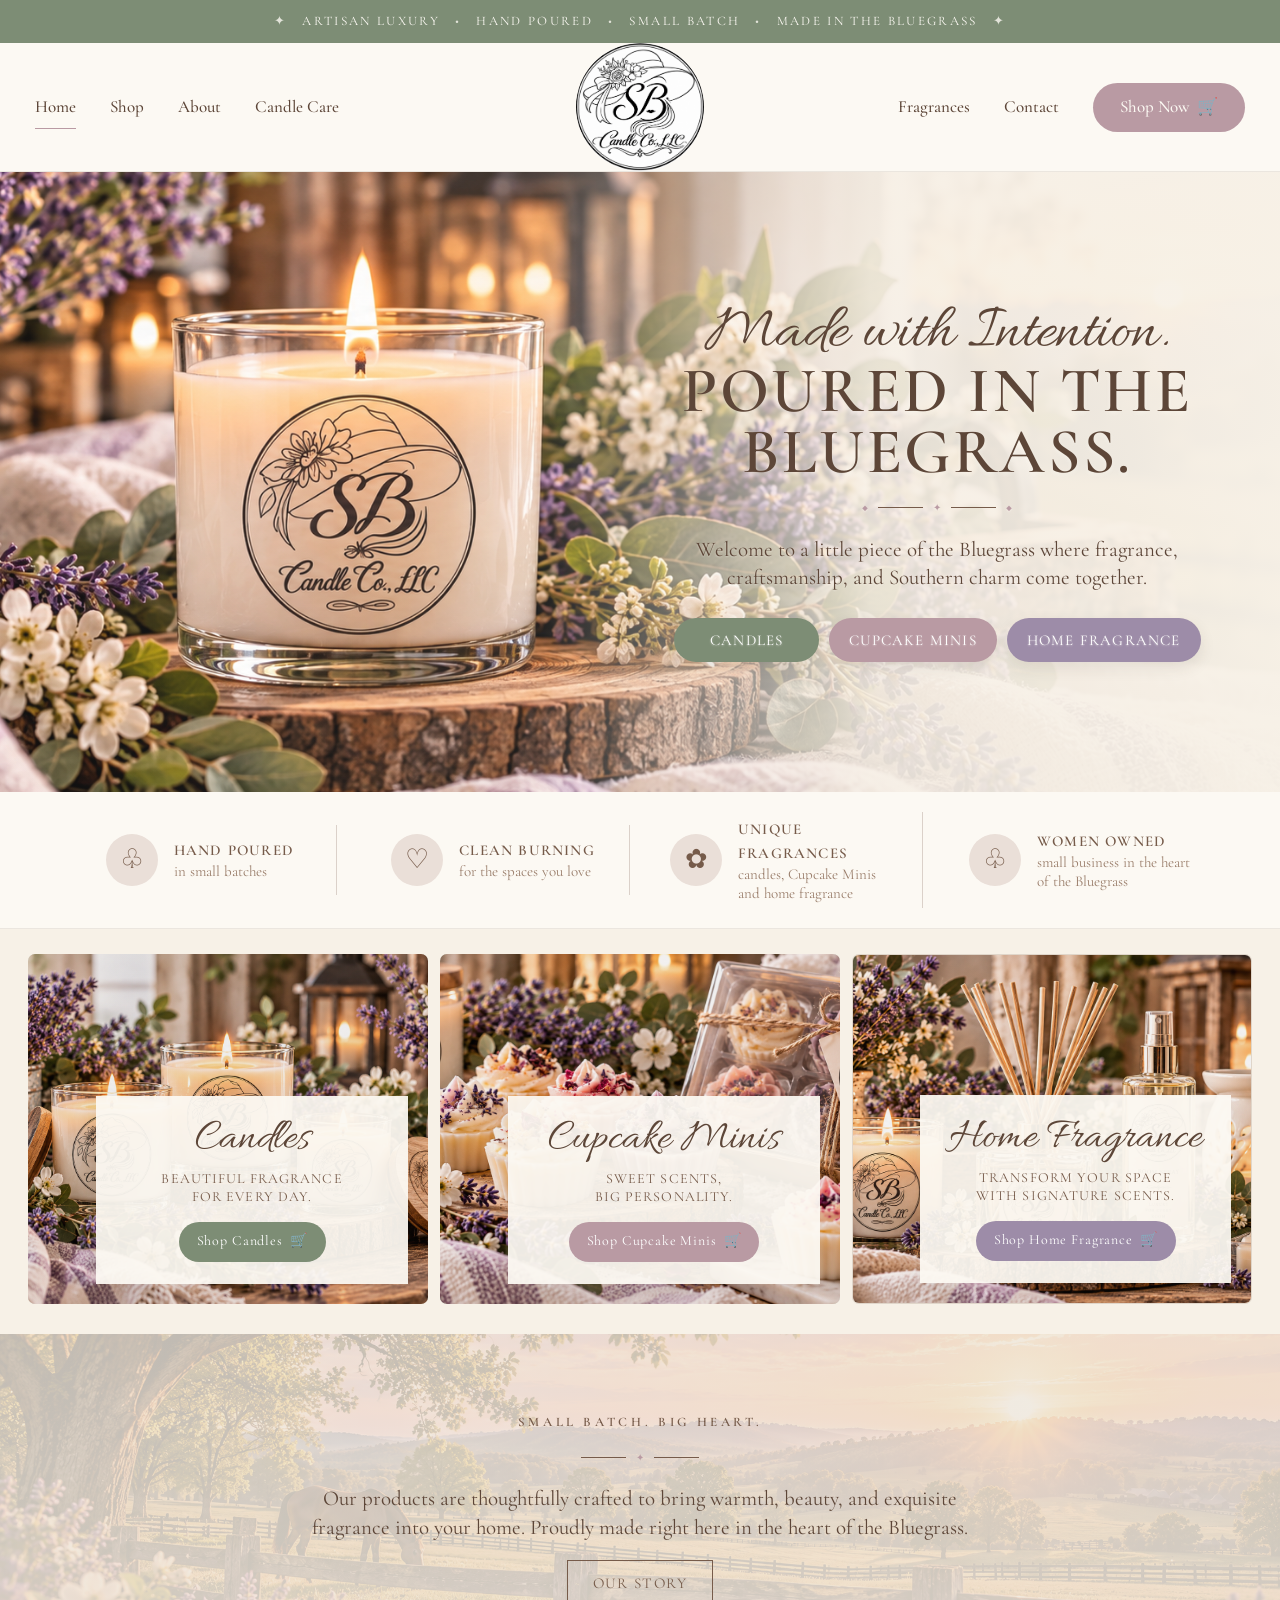
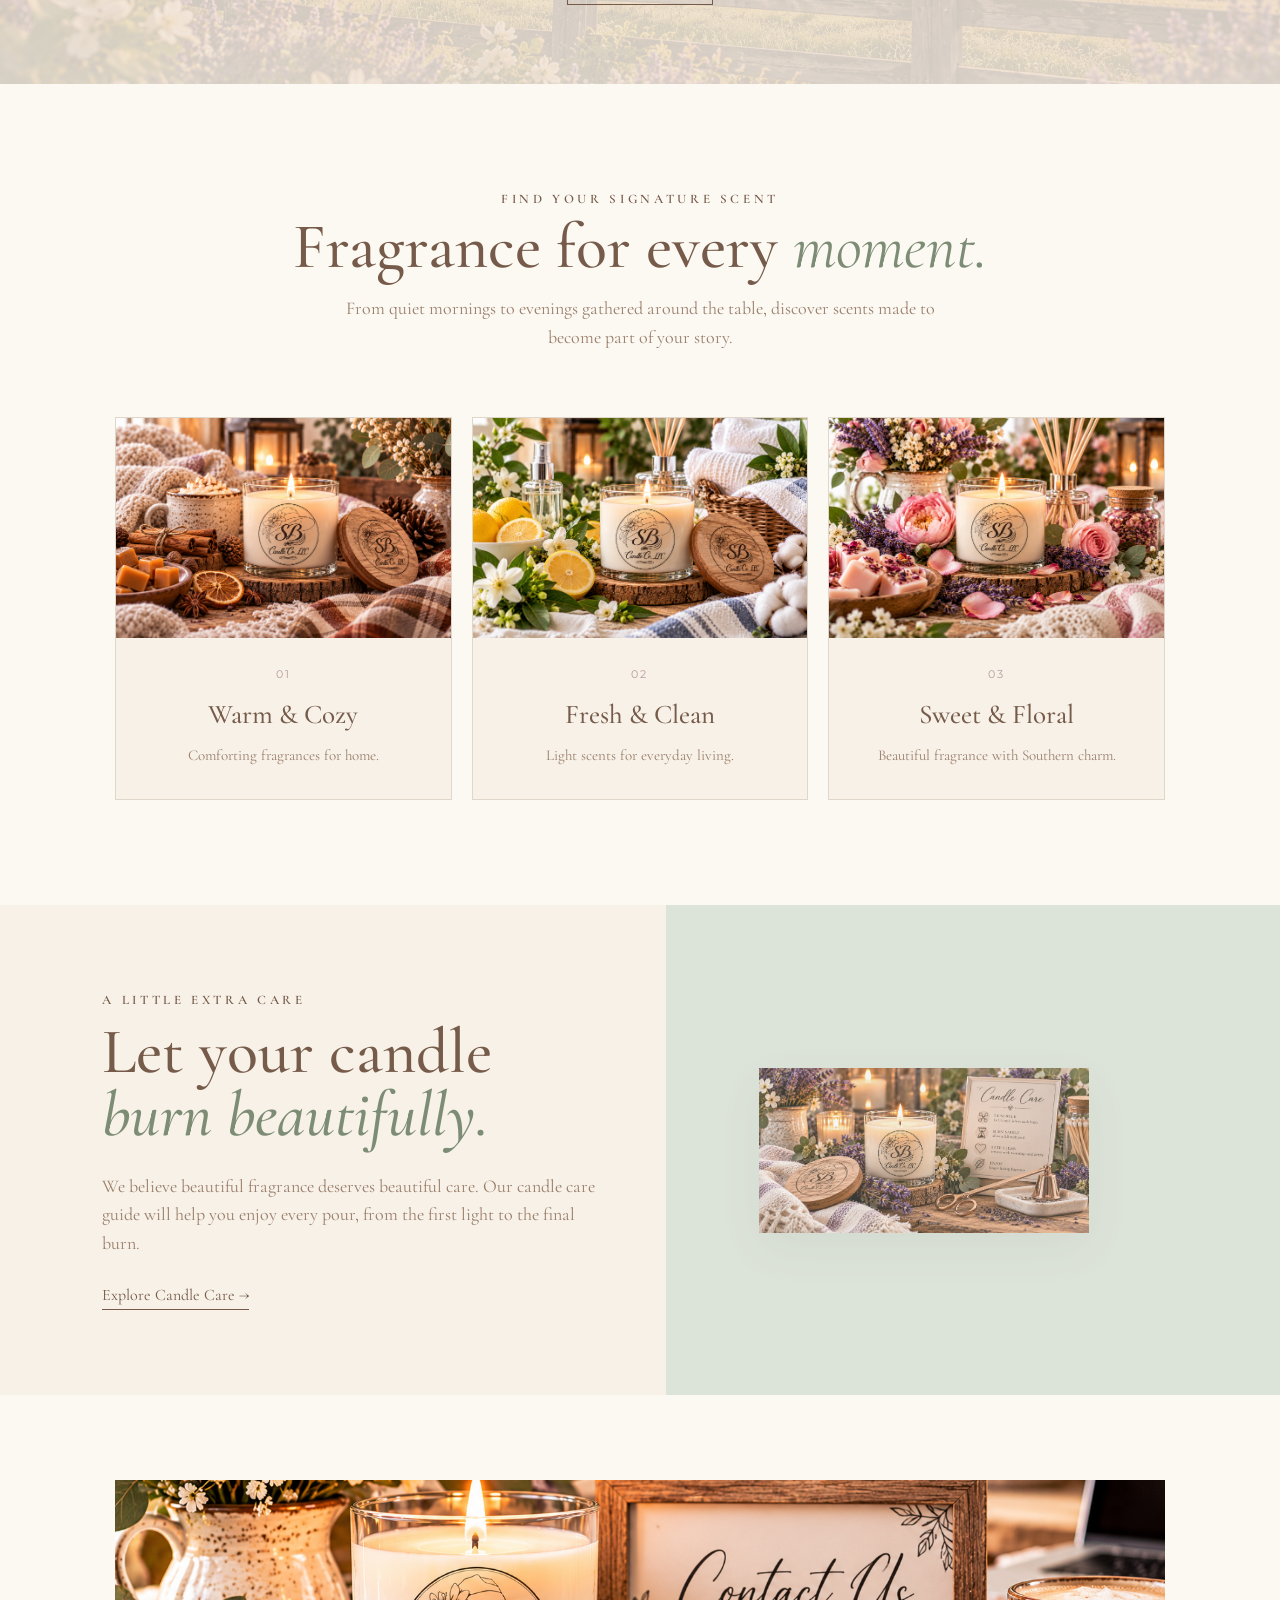
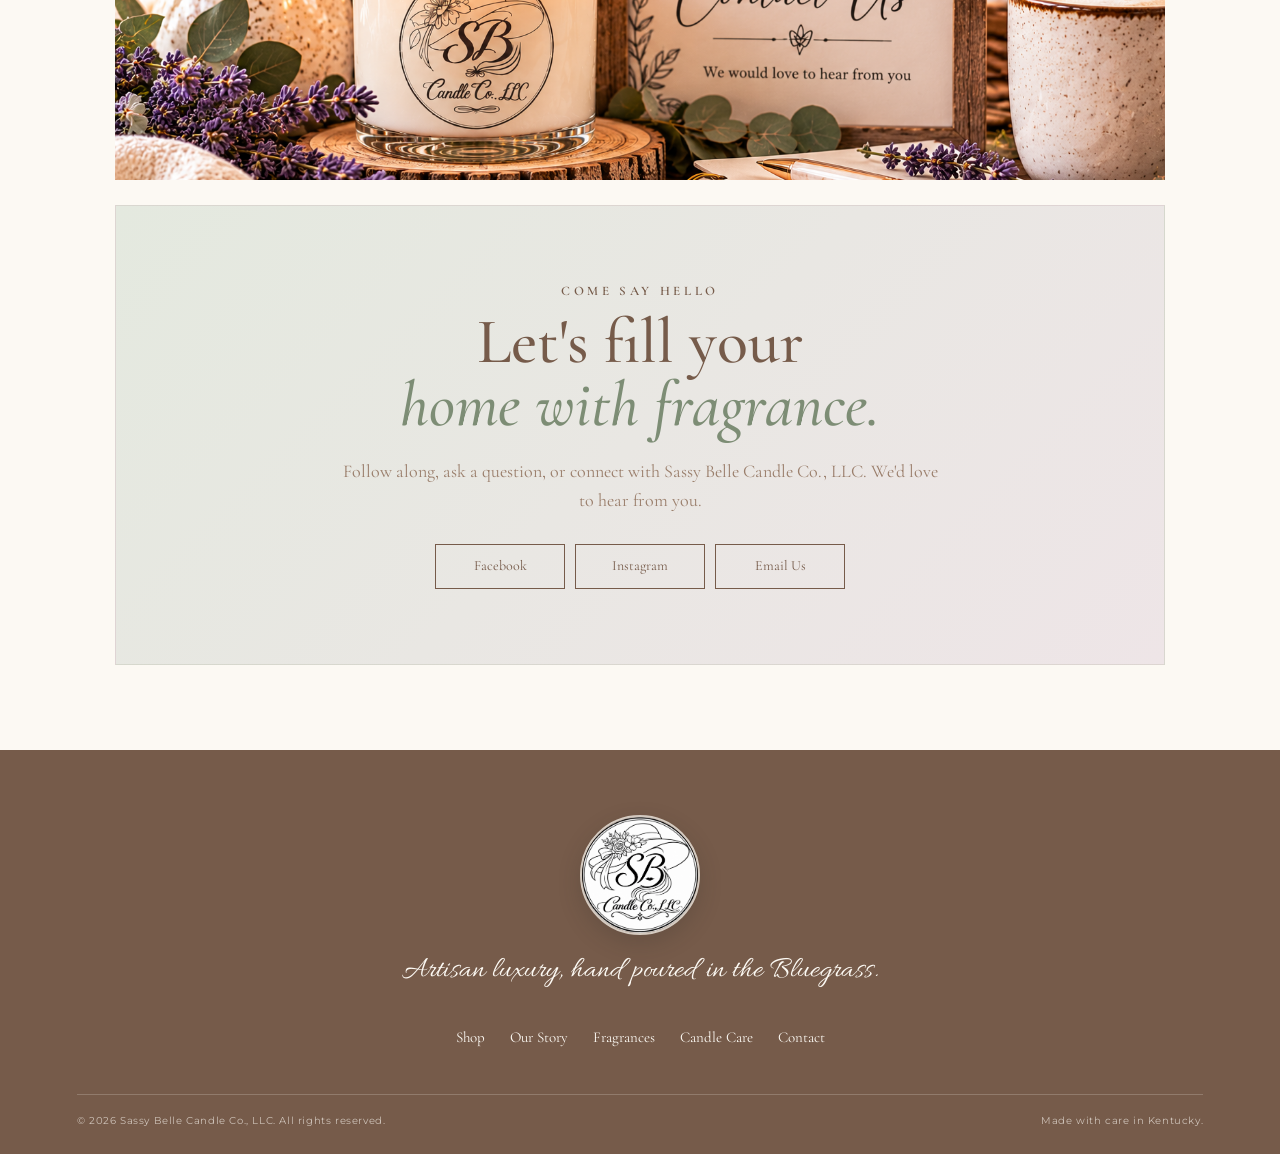
==== commit 16bf3704: "Remove unnecessary Shop navigation arrow" ====
--- a/index.html
+++ b/index.html
@@ -112,7 +112,7 @@
 
 
         <a href="shop.html">
-          Shop <small>⌄</small>
+          Shop
         </a>
 
 
--- a/styles.css
+++ b/styles.css
@@ -1544,6 +1544,45 @@
 
 
 /* =========================================================
+   DESKTOP HERO REFINEMENT
+========================================================= */
+
+@media (min-width: 1051px) {
+
+  /* Remove the logo from the hero banner without changing
+     the established position of the hero text. */
+  .hero-logo {
+    visibility: hidden;
+  }
+
+  /* Give the copy a cleaner, more readable field against
+     the photograph while keeping the text in its current position. */
+  .hero-overlay {
+    background:
+      linear-gradient(
+        90deg,
+        rgba(252, 249, 243, .06) 0%,
+        rgba(252, 249, 243, .12) 42%,
+        rgba(247, 241, 231, .90) 68%,
+        rgba(247, 241, 231, .985) 100%
+      );
+  }
+
+  .hero-copy {
+    text-shadow:
+      0 1px 2px rgba(252, 249, 243, .45);
+  }
+
+  .hero h1,
+  .script-heading {
+    text-shadow:
+      0 2px 4px rgba(252, 249, 243, .55);
+  }
+
+}
+
+
+/* =========================================================
    TABLET
 ========================================================= */
 
